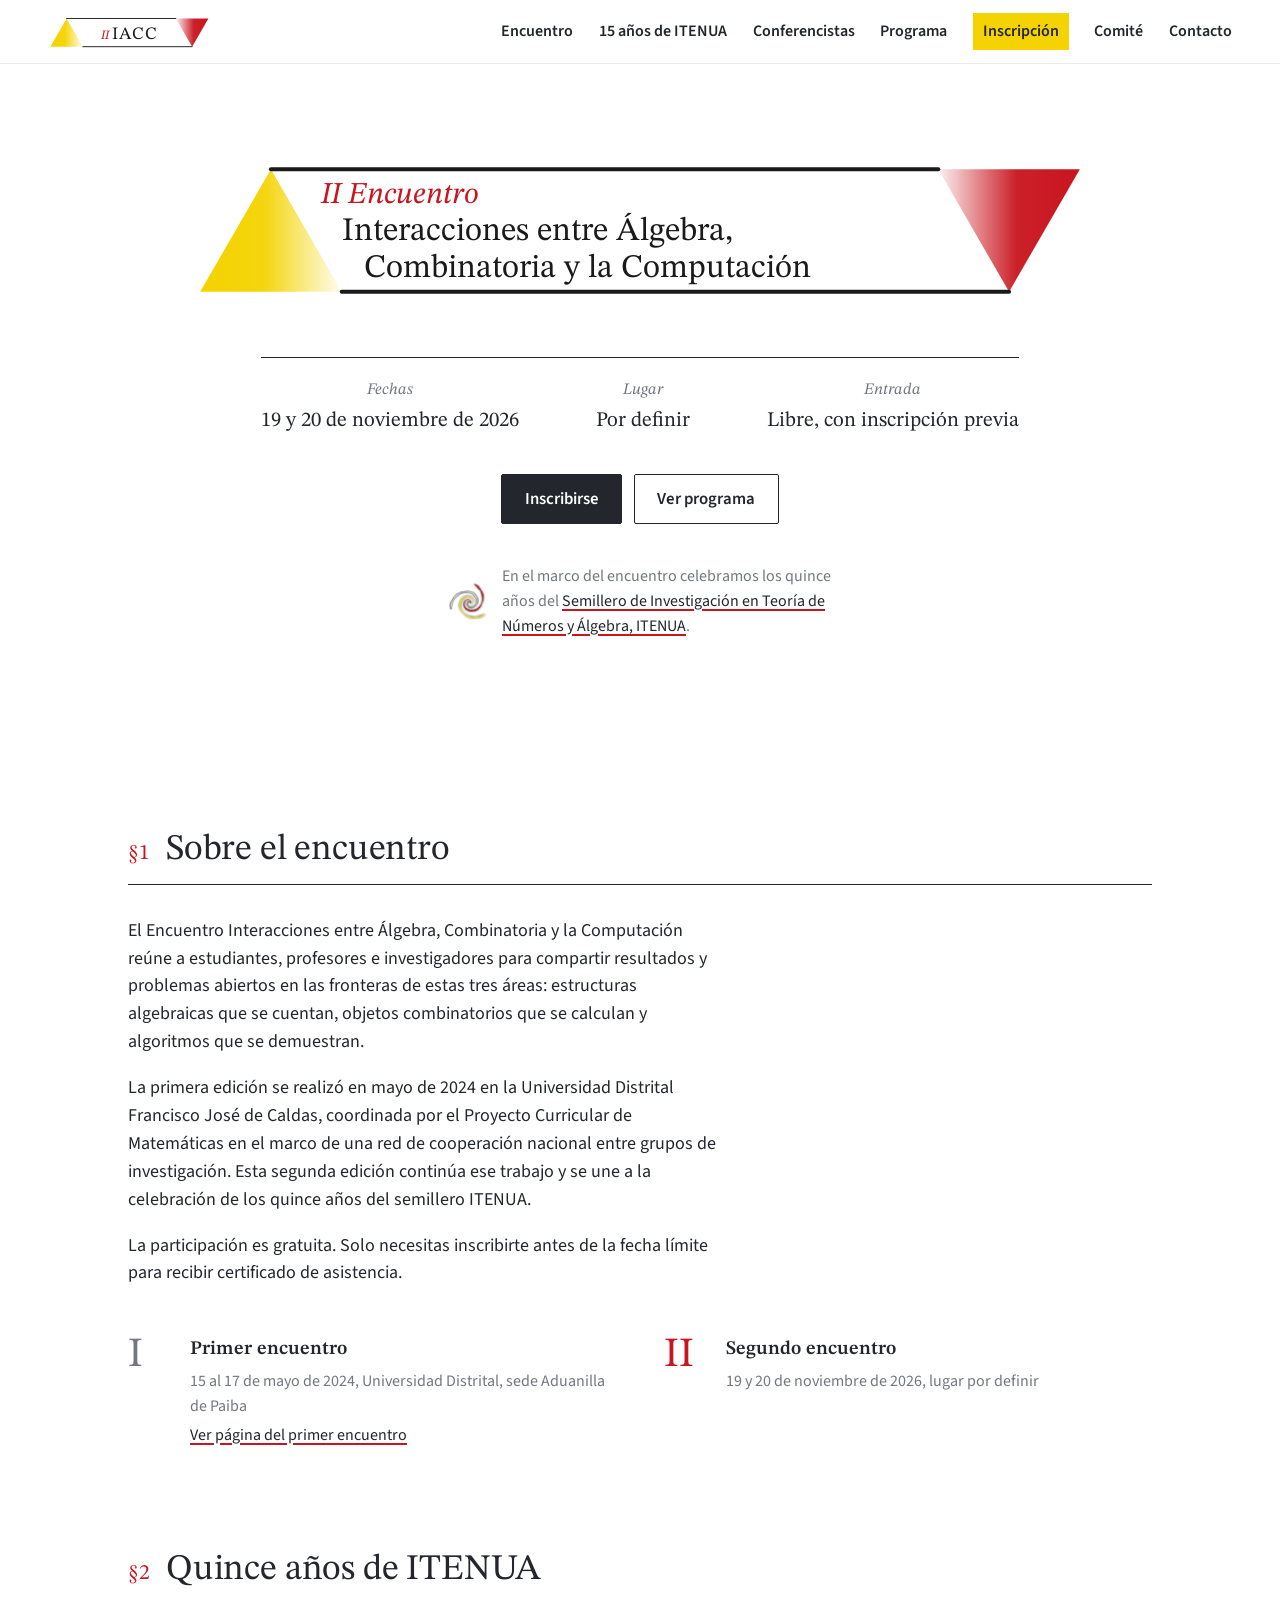
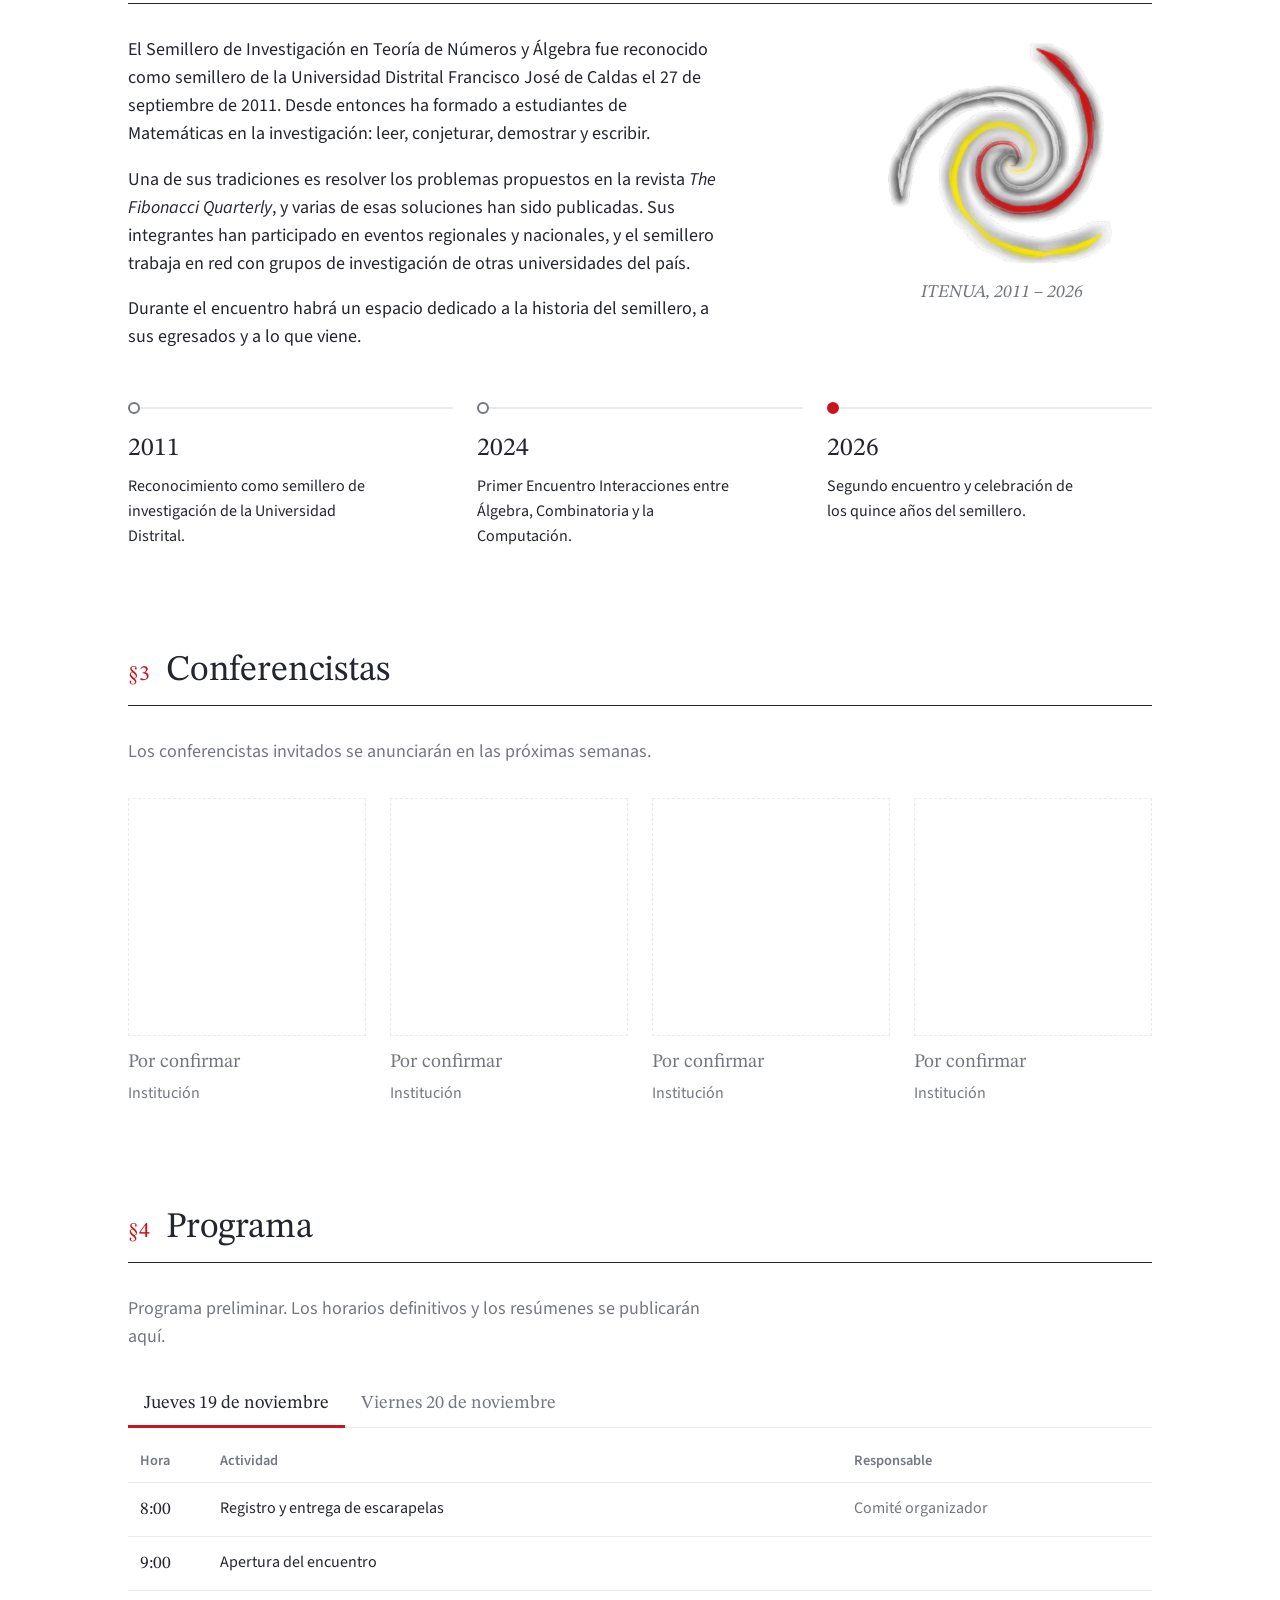
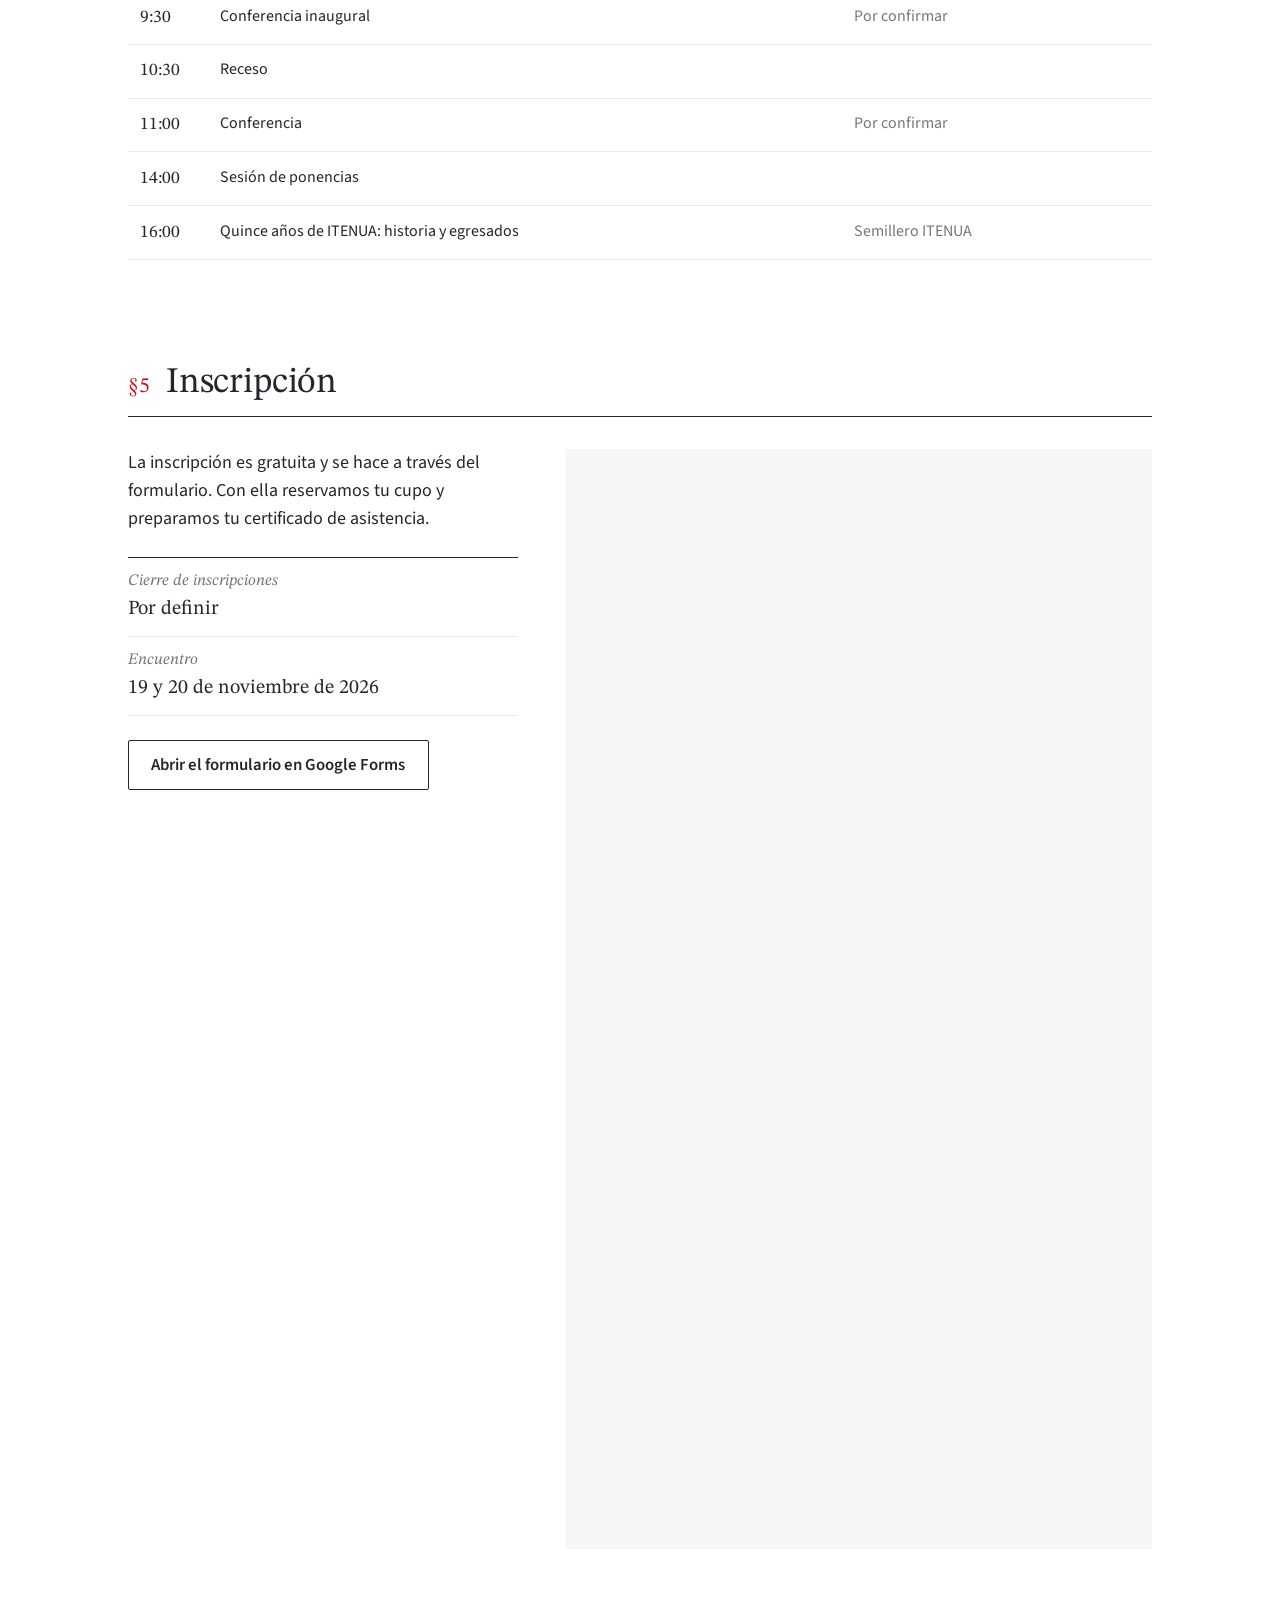
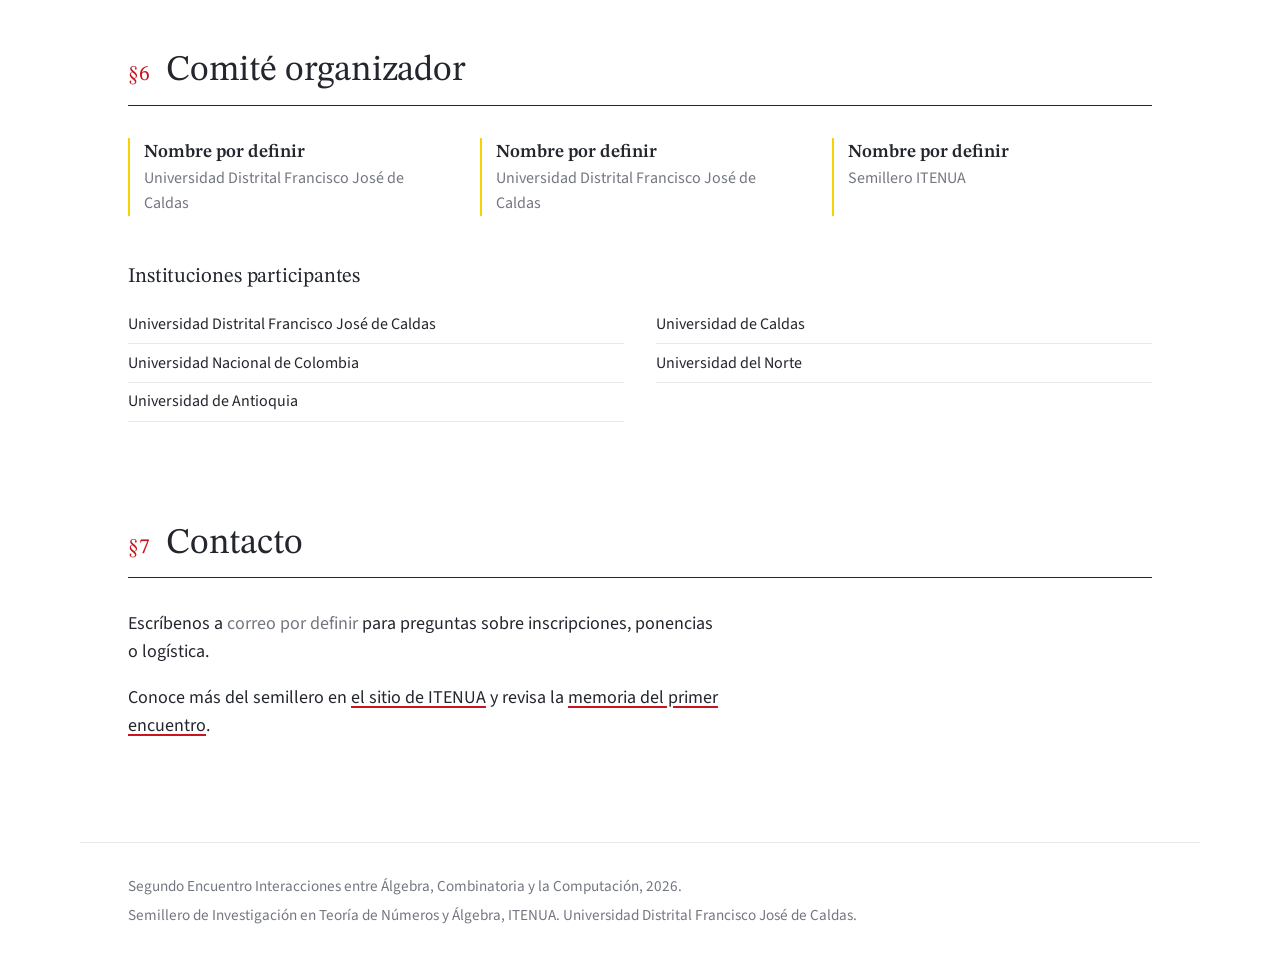
==== index.html @ 9f366d65 "Sitio del II Encuentro Interacciones entre Álgebra, Combinatoria y la Computación Página estática co" ====
<!DOCTYPE html>
<html lang="es">
<head>
  <meta charset="UTF-8">
  <meta name="viewport" content="width=device-width, initial-scale=1">
  <title>II Encuentro Interacciones entre Álgebra, Combinatoria y la Computación · 2026</title>
  <meta name="description" content="Segundo Encuentro Interacciones entre Álgebra, Combinatoria y la Computación. 19 y 20 de noviembre de 2026. Celebración de los 15 años del semillero ITENUA.">
  <link rel="icon" href="assets/favicon.svg" type="image/svg+xml">
  <link rel="preconnect" href="https://fonts.googleapis.com">
  <link rel="preconnect" href="https://fonts.gstatic.com" crossorigin>
  <link href="https://fonts.googleapis.com/css2?family=STIX+Two+Text:ital,wght@0,400;0,600;1,400&family=Source+Sans+3:ital,wght@0,400;0,600;1,400&display=swap" rel="stylesheet">
  <link rel="stylesheet" href="styles.css">
</head>
<body>

<a class="skip" href="#encuentro">Ir al contenido</a>

<header class="topbar">
  <a class="brand" href="#inicio" aria-label="II IACC, inicio">
    <svg class="imagotipo" data-mark="imago" data-mode="color" aria-hidden="true"></svg>
  </a>
  <button class="nav-toggle" aria-expanded="false" aria-controls="nav" aria-label="Abrir menú">
    <span></span><span></span><span></span>
  </button>
  <nav id="nav" class="nav">
    <a href="#encuentro">Encuentro</a>
    <a href="#itenua">15 años de ITENUA</a>
    <a href="#conferencistas">Conferencistas</a>
    <a href="#programa">Programa</a>
    <a href="#inscripcion" class="nav-cta">Inscripción</a>
    <a href="#comite">Comité</a>
    <a href="#contacto">Contacto</a>
  </nav>
</header>

<main>

  <!-- ===================== INICIO ===================== -->
  <section id="inicio" class="hero">
    <h1 class="sr-only">Segundo Encuentro Interacciones entre Álgebra, Combinatoria y la Computación</h1>
    <svg class="isologo" data-mark="isologo" data-mode="color" role="img" aria-label="II Encuentro Interacciones entre Álgebra, Combinatoria y la Computación"></svg>

    <dl class="hero-facts">
      <div>
        <dt>Fechas</dt>
        <dd><time datetime="2026-11-19">19</time> y <time datetime="2026-11-20">20</time> de noviembre de 2026</dd>
      </div>
      <div>
        <dt>Lugar</dt>
        <dd data-site="venue">Por definir</dd>
      </div>
      <div>
        <dt>Entrada</dt>
        <dd>Libre, con inscripción previa</dd>
      </div>
    </dl>
    <div class="hero-actions">
      <a class="btn btn-primary" href="#inscripcion">Inscribirse</a>
      <a class="btn btn-ghost" href="#programa">Ver programa</a>
    </div>
    <p class="hero-note">
      <img src="assets/logo-itenua.png" alt="" width="40" height="38">
      <span>En el marco del encuentro celebramos los quince años del
      <a href="#itenua">Semillero de Investigación en Teoría de Números y Álgebra, ITENUA</a>.</span>
    </p>
  </section>

  <!-- ===================== ENCUENTRO ===================== -->
  <section id="encuentro" class="section">
    <div class="section-head">
      <span class="section-sign">§1</span>
      <h2>Sobre el encuentro</h2>
    </div>
    <div class="prose">
      <p>
        El Encuentro Interacciones entre Álgebra, Combinatoria y la Computación reúne a
        estudiantes, profesores e investigadores para compartir resultados y problemas
        abiertos en las fronteras de estas tres áreas: estructuras algebraicas que se
        cuentan, objetos combinatorios que se calculan y algoritmos que se demuestran.
      </p>
      <p>
        La primera edición se realizó en mayo de 2024 en la Universidad Distrital
        Francisco José de Caldas, coordinada por el Proyecto Curricular de Matemáticas
        en el marco de una red de cooperación nacional entre grupos de investigación.
        Esta segunda edición continúa ese trabajo y se une a la celebración de los
        quince años del semillero ITENUA.
      </p>
      <p>
        La participación es gratuita. Solo necesitas inscribirte antes de la fecha
        límite para recibir certificado de asistencia.
      </p>
    </div>

    <ul class="editions">
      <li>
        <span class="edition-num">I</span>
        <div>
          <strong>Primer encuentro</strong>
          <span>15 al 17 de mayo de 2024, Universidad Distrital, sede Aduanilla de Paiba</span>
          <a data-site="firstMeetingUrl" href="#">Ver página del primer encuentro</a>
        </div>
      </li>
      <li class="current">
        <span class="edition-num">II</span>
        <div>
          <strong>Segundo encuentro</strong>
          <span>19 y 20 de noviembre de 2026, <span data-site="venueShort">lugar por definir</span></span>
        </div>
      </li>
    </ul>
  </section>

  <!-- ===================== ITENUA ===================== -->
  <section id="itenua" class="section section-itenua">
    <div class="section-head">
      <span class="section-sign">§2</span>
      <h2>Quince años de ITENUA</h2>
    </div>

    <div class="itenua-grid">
      <div class="prose">
        <p>
          El Semillero de Investigación en Teoría de Números y Álgebra fue reconocido
          como semillero de la Universidad Distrital Francisco José de Caldas el 27 de
          septiembre de 2011. Desde entonces ha formado a estudiantes de Matemáticas en
          la investigación: leer, conjeturar, demostrar y escribir.
        </p>
        <p>
          Una de sus tradiciones es resolver los problemas propuestos en la revista
          <em>The Fibonacci Quarterly</em>, y varias de esas soluciones han sido
          publicadas. Sus integrantes han participado en eventos regionales y
          nacionales, y el semillero trabaja en red con grupos de investigación de
          otras universidades del país.
        </p>
        <p>
          Durante el encuentro habrá un espacio dedicado a la historia del semillero,
          a sus egresados y a lo que viene.
        </p>
      </div>

      <div class="itenua-logo">
        <img src="assets/logo-itenua.png" alt="Logo de ITENUA: una espiral en gris, rojo y amarillo" width="380" height="366">
        <span>ITENUA, 2011 – 2026</span>
      </div>
    </div>

    <!-- Línea de tiempo: agrega o edita hitos aquí -->
    <ol class="timeline">
      <li>
        <time>2011</time>
        <p>Reconocimiento como semillero de investigación de la Universidad Distrital.</p>
      </li>
      <li>
        <time>2024</time>
        <p>Primer Encuentro Interacciones entre Álgebra, Combinatoria y la Computación.</p>
      </li>
      <li class="current">
        <time>2026</time>
        <p>Segundo encuentro y celebración de los quince años del semillero.</p>
      </li>
    </ol>
  </section>

  <!-- ===================== CONFERENCISTAS ===================== -->
  <section id="conferencistas" class="section">
    <div class="section-head">
      <span class="section-sign">§3</span>
      <h2>Conferencistas</h2>
    </div>
    <p class="section-lead">
      Los conferencistas invitados se anunciarán en las próximas semanas.
    </p>

    <!--
      Para agregar un conferencista, copia un <li> y cambia la foto, el nombre,
      la institución y el título de la charla. Fotos recomendadas: cuadradas,
      mínimo 400 × 400 px, en assets/conferencistas/.
    -->
    <ul class="speakers">
      <li class="speaker pending">
        <div class="speaker-photo" aria-hidden="true"></div>
        <strong>Por confirmar</strong>
        <span>Institución</span>
      </li>
      <li class="speaker pending">
        <div class="speaker-photo" aria-hidden="true"></div>
        <strong>Por confirmar</strong>
        <span>Institución</span>
      </li>
      <li class="speaker pending">
        <div class="speaker-photo" aria-hidden="true"></div>
        <strong>Por confirmar</strong>
        <span>Institución</span>
      </li>
      <li class="speaker pending">
        <div class="speaker-photo" aria-hidden="true"></div>
        <strong>Por confirmar</strong>
        <span>Institución</span>
      </li>
    </ul>
  </section>

  <!-- ===================== PROGRAMA ===================== -->
  <section id="programa" class="section">
    <div class="section-head">
      <span class="section-sign">§4</span>
      <h2>Programa</h2>
    </div>
    <p class="section-lead">
      Programa preliminar. Los horarios definitivos y los resúmenes se publicarán aquí.
    </p>

    <div class="days" data-tabs>
      <div class="day-tabs" role="tablist" aria-label="Días del encuentro">
        <button role="tab" aria-selected="true" aria-controls="dia-1" id="tab-1">Jueves 19 de noviembre</button>
        <button role="tab" aria-selected="false" aria-controls="dia-2" id="tab-2" tabindex="-1">Viernes 20 de noviembre</button>
      </div>

      <!-- Edita las filas de cada tabla. Una fila = una actividad. -->
      <div id="dia-1" role="tabpanel" aria-labelledby="tab-1">
        <table class="schedule">
          <thead><tr><th>Hora</th><th>Actividad</th><th>Responsable</th></tr></thead>
          <tbody>
            <tr><td>8:00</td><td>Registro y entrega de escarapelas</td><td>Comité organizador</td></tr>
            <tr><td>9:00</td><td>Apertura del encuentro</td><td></td></tr>
            <tr><td>9:30</td><td>Conferencia inaugural</td><td>Por confirmar</td></tr>
            <tr><td>10:30</td><td>Receso</td><td></td></tr>
            <tr><td>11:00</td><td>Conferencia</td><td>Por confirmar</td></tr>
            <tr><td>14:00</td><td>Sesión de ponencias</td><td></td></tr>
            <tr><td>16:00</td><td>Quince años de ITENUA: historia y egresados</td><td>Semillero ITENUA</td></tr>
          </tbody>
        </table>
      </div>

      <div id="dia-2" role="tabpanel" aria-labelledby="tab-2" hidden>
        <table class="schedule">
          <thead><tr><th>Hora</th><th>Actividad</th><th>Responsable</th></tr></thead>
          <tbody>
            <tr><td>9:00</td><td>Conferencia</td><td>Por confirmar</td></tr>
            <tr><td>10:00</td><td>Conferencia</td><td>Por confirmar</td></tr>
            <tr><td>11:00</td><td>Receso</td><td></td></tr>
            <tr><td>11:30</td><td>Sesión de ponencias</td><td></td></tr>
            <tr><td>14:00</td><td>Conferencia de clausura</td><td>Por confirmar</td></tr>
            <tr><td>15:30</td><td>Clausura y entrega de certificados</td><td>Comité organizador</td></tr>
          </tbody>
        </table>
      </div>
    </div>

    <!-- Cuando tengas los PDF, descomenta y ajusta las rutas -->
    <!--
    <ul class="downloads">
      <li><a href="assets/programa-2026.pdf">Programa completo (PDF)</a></li>
      <li><a href="assets/resumenes-2026.pdf">Libro de resúmenes (PDF)</a></li>
    </ul>
    -->
  </section>

  <!-- ===================== INSCRIPCIÓN ===================== -->
  <section id="inscripcion" class="section section-form">
    <div class="section-head">
      <span class="section-sign">§5</span>
      <h2>Inscripción</h2>
    </div>

    <div class="form-grid">
      <div class="prose form-intro">
        <p>
          La inscripción es gratuita y se hace a través del formulario. Con ella
          reservamos tu cupo y preparamos tu certificado de asistencia.
        </p>
        <dl class="dates">
          <div>
            <dt>Cierre de inscripciones</dt>
            <dd data-site="registrationDeadline">Por definir</dd>
          </div>
          <div>
            <dt>Encuentro</dt>
            <dd>19 y 20 de noviembre de 2026</dd>
          </div>
        </dl>
        <p>
          <a class="btn btn-ghost" data-site="formLinkUrl" href="#" target="_blank" rel="noopener">Abrir el formulario en Google Forms</a>
        </p>
      </div>

      <div class="form-embed" id="form-embed">
        <!-- El formulario se inserta aquí desde config.js -->
        <div class="form-placeholder">
          <p>El formulario de inscripción se habilitará próximamente.</p>
        </div>
      </div>
    </div>
  </section>

  <!-- ===================== COMITÉ ===================== -->
  <section id="comite" class="section">
    <div class="section-head">
      <span class="section-sign">§6</span>
      <h2>Comité organizador</h2>
    </div>

    <!-- Agrega o edita integrantes del comité aquí -->
    <ul class="committee">
      <li><strong>Nombre por definir</strong><span>Universidad Distrital Francisco José de Caldas</span></li>
      <li><strong>Nombre por definir</strong><span>Universidad Distrital Francisco José de Caldas</span></li>
      <li><strong>Nombre por definir</strong><span>Semillero ITENUA</span></li>
    </ul>

    <h3>Instituciones participantes</h3>
    <ul class="institutions">
      <li>Universidad Distrital Francisco José de Caldas</li>
      <li>Universidad Nacional de Colombia</li>
      <li>Universidad de Antioquia</li>
      <li>Universidad de Caldas</li>
      <li>Universidad del Norte</li>
    </ul>
  </section>

  <!-- ===================== CONTACTO ===================== -->
  <section id="contacto" class="section">
    <div class="section-head">
      <span class="section-sign">§7</span>
      <h2>Contacto</h2>
    </div>
    <div class="prose">
      <p>
        Escríbenos a <a data-site="contactEmail" href="#">correo por definir</a>
        para preguntas sobre inscripciones, ponencias o logística.
      </p>
      <p>
        Conoce más del semillero en <a data-site="itenuaUrl" href="#" target="_blank" rel="noopener">el sitio de ITENUA</a>
        y revisa la <a data-site="firstMeetingUrl" href="#" target="_blank" rel="noopener">memoria del primer encuentro</a>.
      </p>
    </div>
  </section>

</main>

<footer class="footer">
  <p>Segundo Encuentro Interacciones entre Álgebra, Combinatoria y la Computación, 2026.</p>
  <p>Semillero de Investigación en Teoría de Números y Álgebra, ITENUA. Universidad Distrital Francisco José de Caldas.</p>
</footer>

<script src="config.js"></script>
<script src="marca.js"></script>
<script src="script.js"></script>
</body>
</html>
---- styles.css ----
/* ============================================================
   II Encuentro IACC · 2026
   Tokens
   ============================================================ */
:root {
  --paper: #ffffff;
  --ink: #23262d;
  --slate: #73777f;
  --mist: #e9eaed;
  --haze: #f6f6f7;
  --rojo: #c9151e;
  --amarillo: #f4d300;

  --serif: "STIX Two Text", "Times New Roman", Times, serif;
  --sans: "Source Sans 3", "Segoe UI", Helvetica, Arial, sans-serif;

  --measure: 66ch;
  --container: 1120px;
  --gutter: clamp(16px, 4vw, 48px);
  --topbar-h: 64px;
}

*, *::before, *::after { box-sizing: border-box; }

html { scroll-behavior: smooth; scroll-padding-top: calc(var(--topbar-h) + 16px); }

body {
  margin: 0;
  background: var(--paper);
  color: var(--ink);
  font-family: var(--sans);
  font-size: 1.125rem;
  line-height: 1.55;
  -webkit-font-smoothing: antialiased;
}

img { max-width: 100%; height: auto; display: block; }

a { color: inherit; text-decoration-color: var(--rojo); text-decoration-thickness: 1.5px; text-underline-offset: 3px; }
a:hover { color: var(--rojo); }

:focus-visible { outline: 3px solid var(--amarillo); outline-offset: 2px; }

h1, h2, h3 {
  font-family: var(--serif);
  font-weight: 400;
  margin: 0;
  letter-spacing: -0.005em;
}
h1 { font-size: clamp(2.1rem, 4.6vw, 3.5rem); line-height: 1.08; text-wrap: balance; }
h2 { font-size: clamp(1.7rem, 3vw, 2.25rem); line-height: 1.15; }
h3 { font-size: 1.3rem; line-height: 1.25; margin-top: 3rem; margin-bottom: 1rem; }

p { margin: 0 0 1em; }
.prose { max-width: var(--measure); }
.prose p:last-child { margin-bottom: 0; }

.math { font-family: var(--serif); font-style: italic; }

.skip {
  position: absolute; left: 8px; top: -60px;
  background: var(--ink); color: var(--paper); padding: 8px 12px; z-index: 100;
}
.skip:focus { top: 8px; }

/* ============================================================
   Barra superior
   ============================================================ */
.topbar {
  position: sticky; top: 0; z-index: 50;
  height: var(--topbar-h);
  display: flex; align-items: center; justify-content: space-between; gap: 24px;
  padding: 0 var(--gutter);
  background: var(--paper);
  border-bottom: 1px solid var(--mist);
}

.brand { display: block; text-decoration: none; }
.imagotipo { height: 34px; width: auto; display: block; }

.nav { display: flex; gap: clamp(14px, 2vw, 28px); align-items: center; }
.nav a { font-weight: 600; font-size: 1rem; text-decoration: none; padding: 6px 0; }
.nav a:hover { color: var(--rojo); }
.nav-cta {
  background: var(--amarillo);
  padding: 6px 10px !important;
}
.nav-cta:hover { color: var(--ink) !important; background: #ffe100; }

.nav-toggle {
  display: none;
  width: 44px; height: 44px; padding: 10px;
  background: none; border: 0; cursor: pointer;
  flex-direction: column; justify-content: space-between;
}
.nav-toggle span { display: block; height: 2px; background: var(--ink); }

/* ============================================================
   Hero
   ============================================================ */
.hero {
  max-width: var(--container);
  margin: 0 auto;
  padding: clamp(40px, 7vw, 96px) var(--gutter) clamp(48px, 7vw, 96px);
  display: flex;
  flex-direction: column;
  align-items: center;
  text-align: center;
}

.sr-only {
  position: absolute; width: 1px; height: 1px; overflow: hidden;
  clip: rect(0 0 0 0); white-space: nowrap;
}

.isologo {
  width: 100%;
  max-width: 900px;
  height: auto;
  display: block;
  opacity: 0;
  animation: marca-in 1.1s ease-out 0.1s forwards;
}
@keyframes marca-in { to { opacity: 1; } }

.hero-facts {
  margin: clamp(2rem, 5vw, 3.5rem) 0 0;
  padding: 1.25rem 0 0;
  border-top: 1px solid var(--ink);
  display: flex; flex-wrap: wrap; justify-content: center;
  gap: 1rem clamp(2rem, 6vw, 5rem);
}
.hero-facts > div { display: flex; flex-direction: column; gap: 2px; }
.hero-facts dt { font-family: var(--serif); font-style: italic; color: var(--slate); font-size: 1rem; }
.hero-facts dd { margin: 0; font-family: var(--serif); font-size: 1.3rem; }

.hero-actions { display: flex; flex-wrap: wrap; justify-content: center; gap: 12px; margin-top: 2.25rem; }

.hero-note {
  margin: 2.5rem 0 0;
  max-width: 48ch;
  color: var(--slate);
  font-size: 1rem;
  display: flex; align-items: center; gap: 14px; text-align: left;
}
.hero-note img { flex: none; width: 40px; height: auto; }
.hero-note a { color: var(--ink); }

/* ============================================================
   Botones
   ============================================================ */
.btn {
  display: inline-block;
  font-family: var(--sans); font-weight: 600; font-size: 1.05rem;
  padding: 0.7rem 1.4rem;
  border: 1.5px solid var(--ink);
  border-radius: 2px;
  text-decoration: none;
  transition: background-color 0.15s, color 0.15s;
}
.btn-primary { background: var(--ink); color: var(--paper); }
.btn-primary:hover { background: var(--rojo); border-color: var(--rojo); color: var(--paper); }
.btn-ghost { background: transparent; color: var(--ink); }
.btn-ghost:hover { background: var(--haze); color: var(--ink); }

/* ============================================================
   Secciones
   ============================================================ */
.section {
  max-width: var(--container);
  margin: 0 auto;
  padding: clamp(56px, 8vw, 112px) var(--gutter) 0;
}
.section:last-of-type { padding-bottom: clamp(56px, 8vw, 112px); }

.section-head {
  display: flex; align-items: baseline; gap: 16px;
  margin-bottom: 2rem;
  padding-bottom: 0.75rem;
  border-bottom: 1px solid var(--ink);
}
.section-sign {
  font-family: var(--serif);
  font-size: 1.35rem;
  color: var(--rojo);
}
.section-lead { max-width: var(--measure); color: var(--slate); margin-bottom: 2rem; }

/* Ediciones */
.editions {
  list-style: none; padding: 0; margin: 3rem 0 0;
  display: grid; grid-template-columns: repeat(auto-fit, minmax(280px, 1fr)); gap: 24px 48px;
}
.editions li { display: flex; gap: 20px; align-items: flex-start; }
.edition-num {
  font-family: var(--serif); font-size: 2.6rem; line-height: 1;
  color: var(--slate); min-width: 2ch;
}
.editions .current .edition-num { color: var(--rojo); }
.editions div { display: flex; flex-direction: column; gap: 4px; font-size: 1rem; }
.editions strong { font-family: var(--serif); font-size: 1.2rem; font-weight: 600; }
.editions span { color: var(--slate); }

/* ITENUA */
.itenua-grid {
  display: grid; grid-template-columns: minmax(0, 1fr) 300px; gap: 48px; align-items: start;
}
.itenua-logo { display: flex; flex-direction: column; align-items: center; gap: 12px; }
.itenua-logo img { width: 240px; height: auto; }
.itenua-logo span { font-family: var(--serif); font-style: italic; color: var(--slate); }

.timeline {
  list-style: none; padding: 0; margin: 3.5rem 0 0;
  display: grid; grid-template-columns: repeat(auto-fit, minmax(220px, 1fr)); gap: 24px;
}
.timeline li { position: relative; padding-top: 20px; border-top: 2px solid var(--mist); }
.timeline li::before {
  content: ""; position: absolute; top: -7px; left: 0;
  width: 12px; height: 12px; border-radius: 50%;
  background: var(--paper); border: 2px solid var(--slate);
}
.timeline .current::before { background: var(--rojo); border-color: var(--rojo); }
.timeline time { font-family: var(--serif); font-size: 1.6rem; display: block; margin-bottom: 0.35rem; }
.timeline p { font-size: 1rem; margin: 0; max-width: 32ch; }

/* Conferencistas */
.speakers {
  list-style: none; padding: 0; margin: 0;
  display: grid; grid-template-columns: repeat(auto-fill, minmax(190px, 1fr)); gap: 32px 24px;
}
.speaker { display: flex; flex-direction: column; gap: 4px; font-size: 1rem; }
.speaker-photo, .speaker img { aspect-ratio: 1; width: 100%; object-fit: cover; margin-bottom: 8px; background: var(--haze); }
.speaker strong { font-family: var(--serif); font-weight: 600; font-size: 1.2rem; }
.speaker span { color: var(--slate); }
.speaker.pending .speaker-photo { border: 1.5px dashed var(--mist); background: transparent; }
.speaker.pending strong, .speaker.pending span { color: var(--slate); font-weight: 400; }

/* Programa */
.day-tabs { display: flex; gap: 0; border-bottom: 1px solid var(--mist); margin-bottom: 0.5rem; }
.day-tabs button {
  font-family: var(--serif); font-size: 1.15rem;
  background: none; border: 0; border-bottom: 3px solid transparent;
  margin-bottom: -1px;
  padding: 0.6rem 1rem; cursor: pointer; color: var(--slate);
}
.day-tabs button[aria-selected="true"] { color: var(--ink); border-bottom-color: var(--rojo); }
.day-tabs button:hover { color: var(--ink); }

.schedule { width: 100%; border-collapse: collapse; font-size: 1rem; }
.schedule th {
  text-align: left; font-weight: 600; color: var(--slate); font-size: 0.9rem;
  padding: 0.9rem 0.75rem 0.6rem; border-bottom: 1px solid var(--mist);
}
.schedule td { padding: 0.8rem 0.75rem; border-bottom: 1px solid var(--mist); vertical-align: top; }
.schedule td:first-child { font-family: var(--serif); font-size: 1.1rem; white-space: nowrap; width: 5rem; }
.schedule td:last-child { color: var(--slate); }

.downloads { list-style: none; padding: 0; margin: 2rem 0 0; display: flex; flex-wrap: wrap; gap: 24px; }

/* Inscripción */
.form-grid {
  display: grid; grid-template-columns: minmax(0, 1fr) minmax(0, 1.5fr); gap: 48px; align-items: start;
}
.dates { margin: 1.5rem 0; border-top: 1px solid var(--ink); }
.dates > div { padding: 0.7rem 0; border-bottom: 1px solid var(--mist); }
.dates dt { font-family: var(--serif); font-style: italic; color: var(--slate); font-size: 1rem; }
.dates dd { margin: 0; font-family: var(--serif); font-size: 1.25rem; }

.form-embed iframe { width: 100%; min-height: 1100px; border: 0; display: block; background: var(--haze); }
.form-placeholder {
  border: 1.5px dashed var(--mist);
  padding: 48px 24px; text-align: center; color: var(--slate);
}
.form-placeholder p { margin: 0; }

/* Comité */
.committee {
  list-style: none; padding: 0; margin: 0;
  display: grid; grid-template-columns: repeat(auto-fill, minmax(240px, 1fr)); gap: 20px 32px;
}
.committee li { display: flex; flex-direction: column; font-size: 1rem; padding-left: 14px; border-left: 2px solid var(--amarillo); }
.committee strong { font-family: var(--serif); font-weight: 600; font-size: 1.15rem; }
.committee span { color: var(--slate); }

.institutions {
  list-style: none; padding: 0; margin: 0;
  columns: 2; column-gap: 32px; font-size: 1rem;
}
.institutions li { break-inside: avoid; padding: 0.4rem 0; border-bottom: 1px solid var(--mist); }

/* Footer */
.footer {
  border-top: 1px solid var(--mist);
  padding: 32px var(--gutter) 40px;
  max-width: var(--container); margin: 0 auto;
  color: var(--slate); font-size: 0.95rem;
}
.footer p { margin: 0 0 0.35rem; }

/* ============================================================
   Responsive
   ============================================================ */
@media (max-width: 900px) {
  .itenua-grid { grid-template-columns: 1fr; }
  .itenua-logo { order: -1; align-items: flex-start; }
  .form-grid { grid-template-columns: 1fr; }

  .nav-toggle { display: flex; }
  .nav {
    position: absolute; top: var(--topbar-h); left: 0; right: 0;
    flex-direction: column; align-items: stretch; gap: 0;
    background: var(--paper); border-bottom: 1px solid var(--mist);
    padding: 8px var(--gutter) 16px;
    display: none;
  }
  .nav.open { display: flex; }
  .nav a { padding: 12px 0; border-bottom: 1px solid var(--mist); }
  .nav-cta { padding: 12px 10px !important; margin-top: 8px; border-bottom: 0 !important; }
}

@media (max-width: 560px) {
  body { font-size: 1.05rem; }
  .hero-facts > div { grid-template-columns: 1fr; gap: 2px; }
  .institutions { columns: 1; }
  .schedule th:last-child, .schedule td:last-child { display: none; }
  .day-tabs button { font-size: 1rem; padding: 0.6rem 0.6rem; }
}

@media (prefers-reduced-motion: reduce) {
  html { scroll-behavior: auto; }
  .isologo { opacity: 1; animation: none; }
  .btn { transition: none; }
}

/* Enlaces sin destino todavía (se rellenan desde config.js) */
a.is-disabled { color: var(--slate); text-decoration-style: dotted; pointer-events: none; }
.btn.is-disabled { border-color: var(--mist); color: var(--slate); }
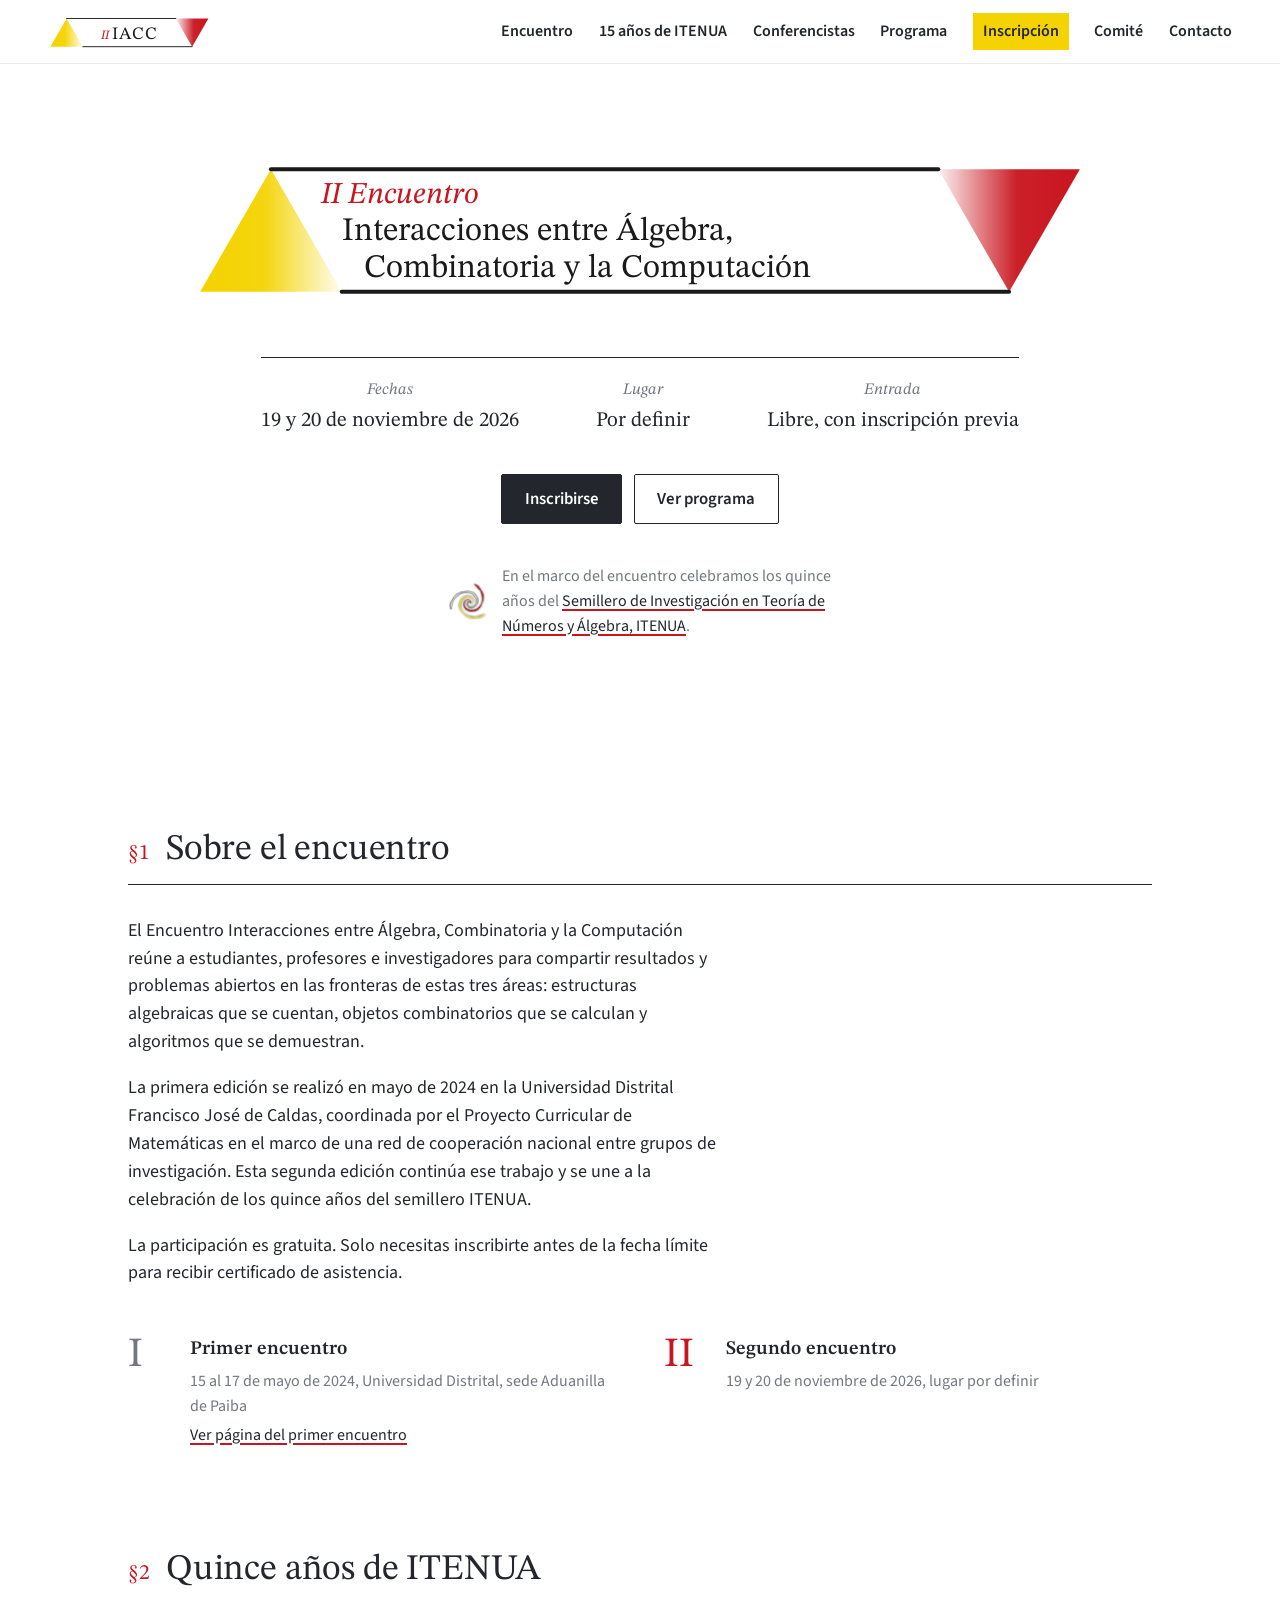
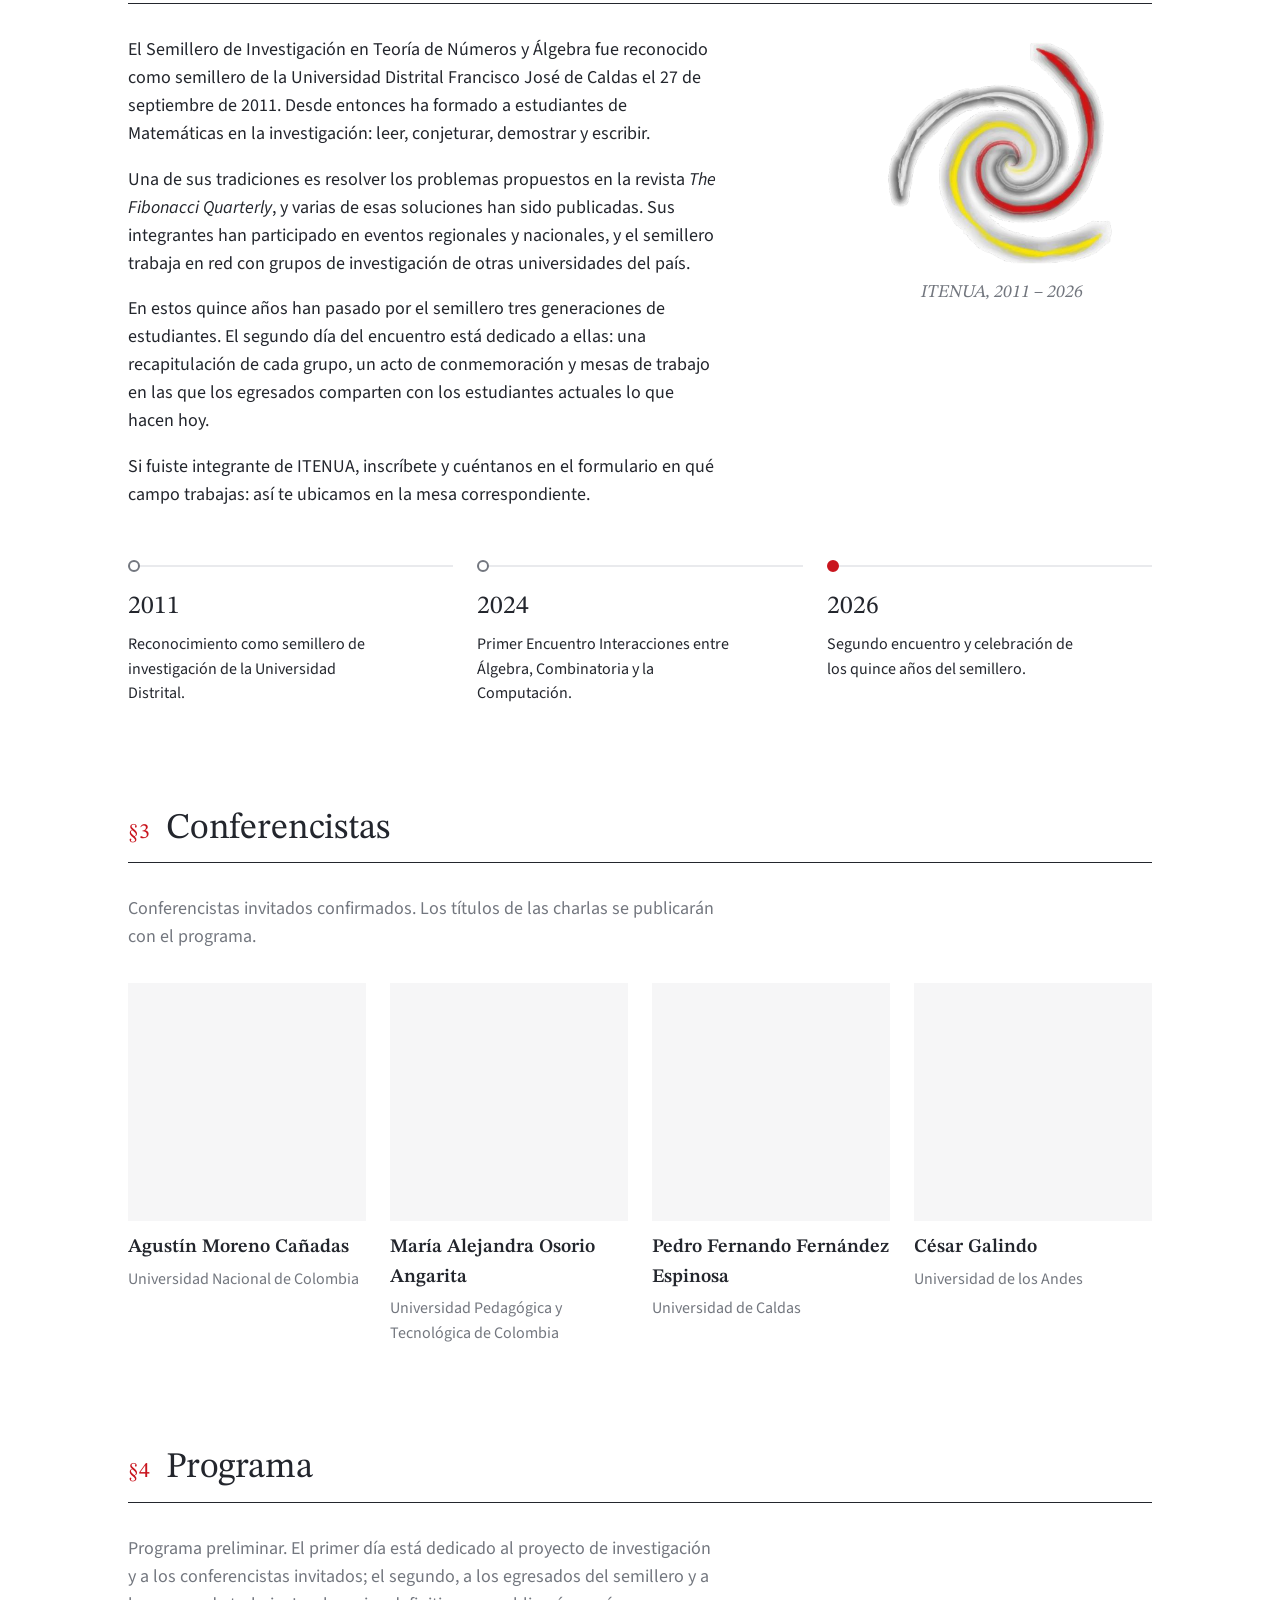
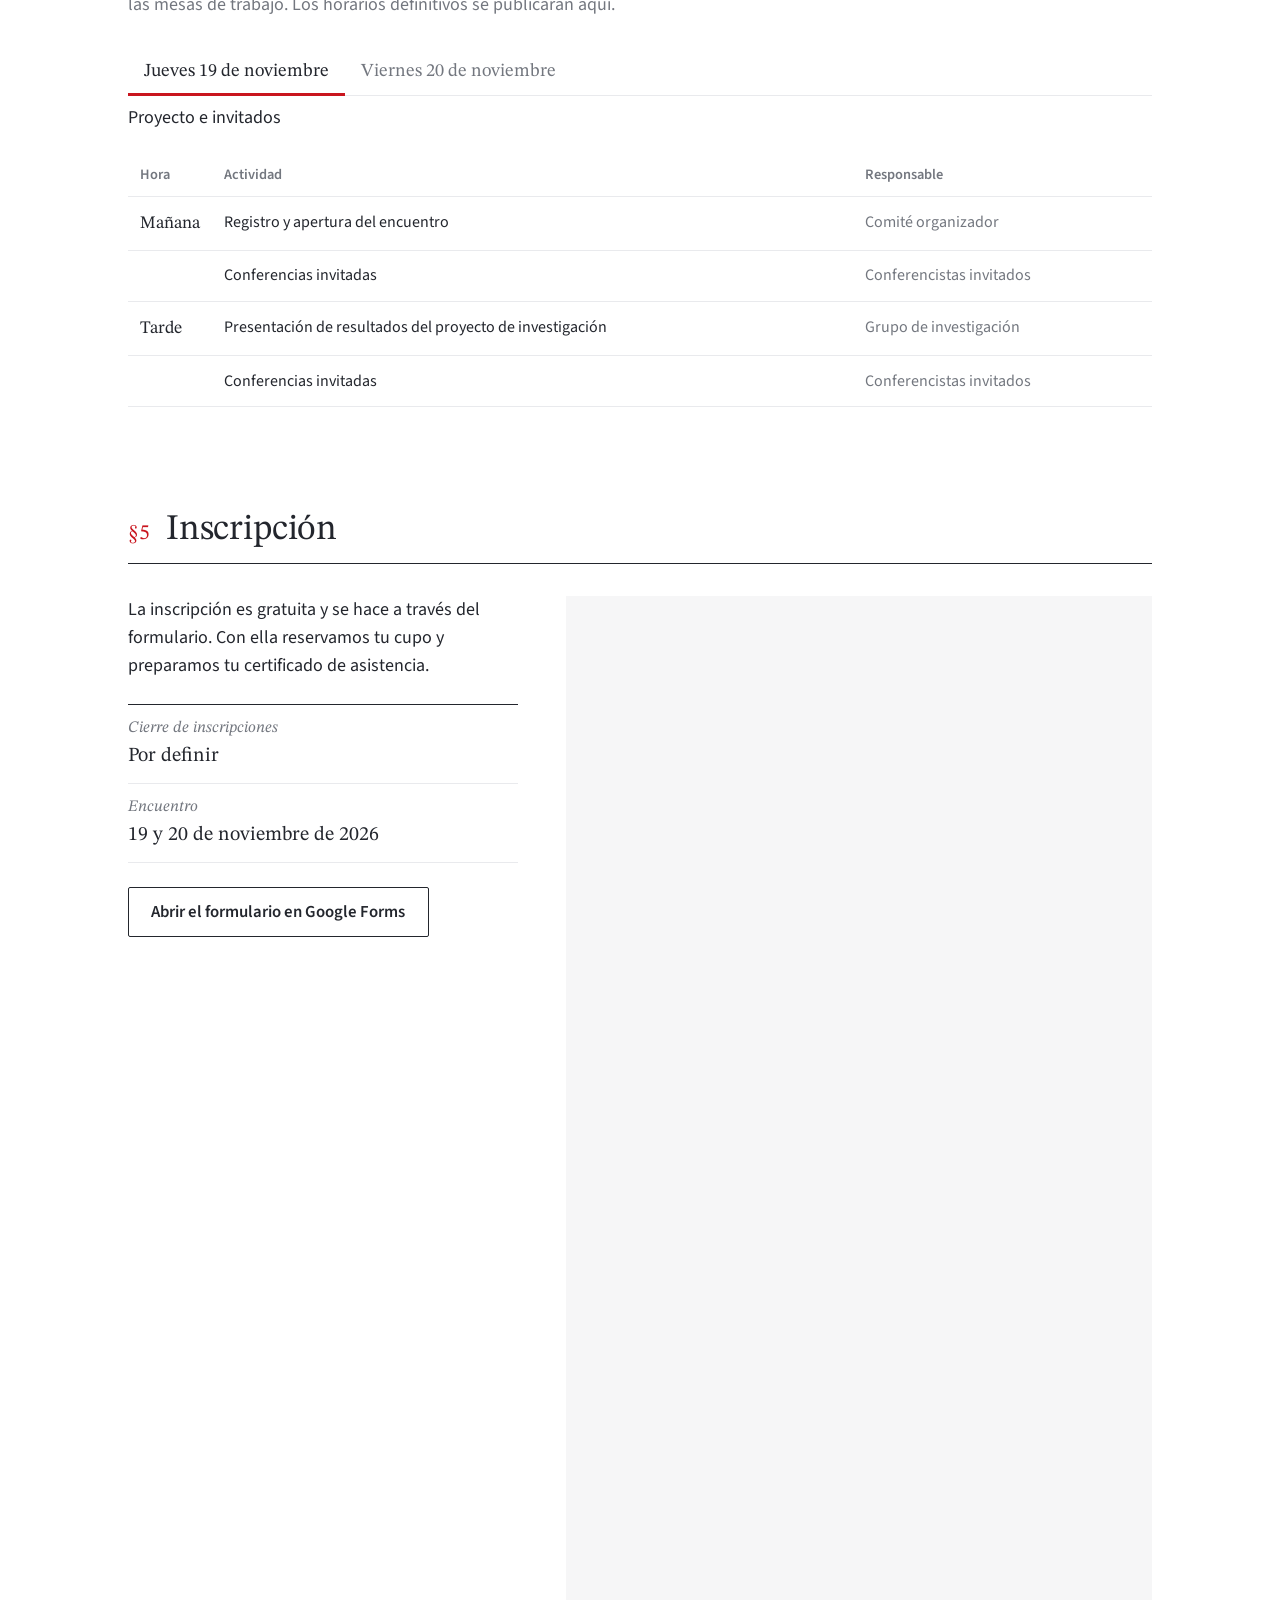
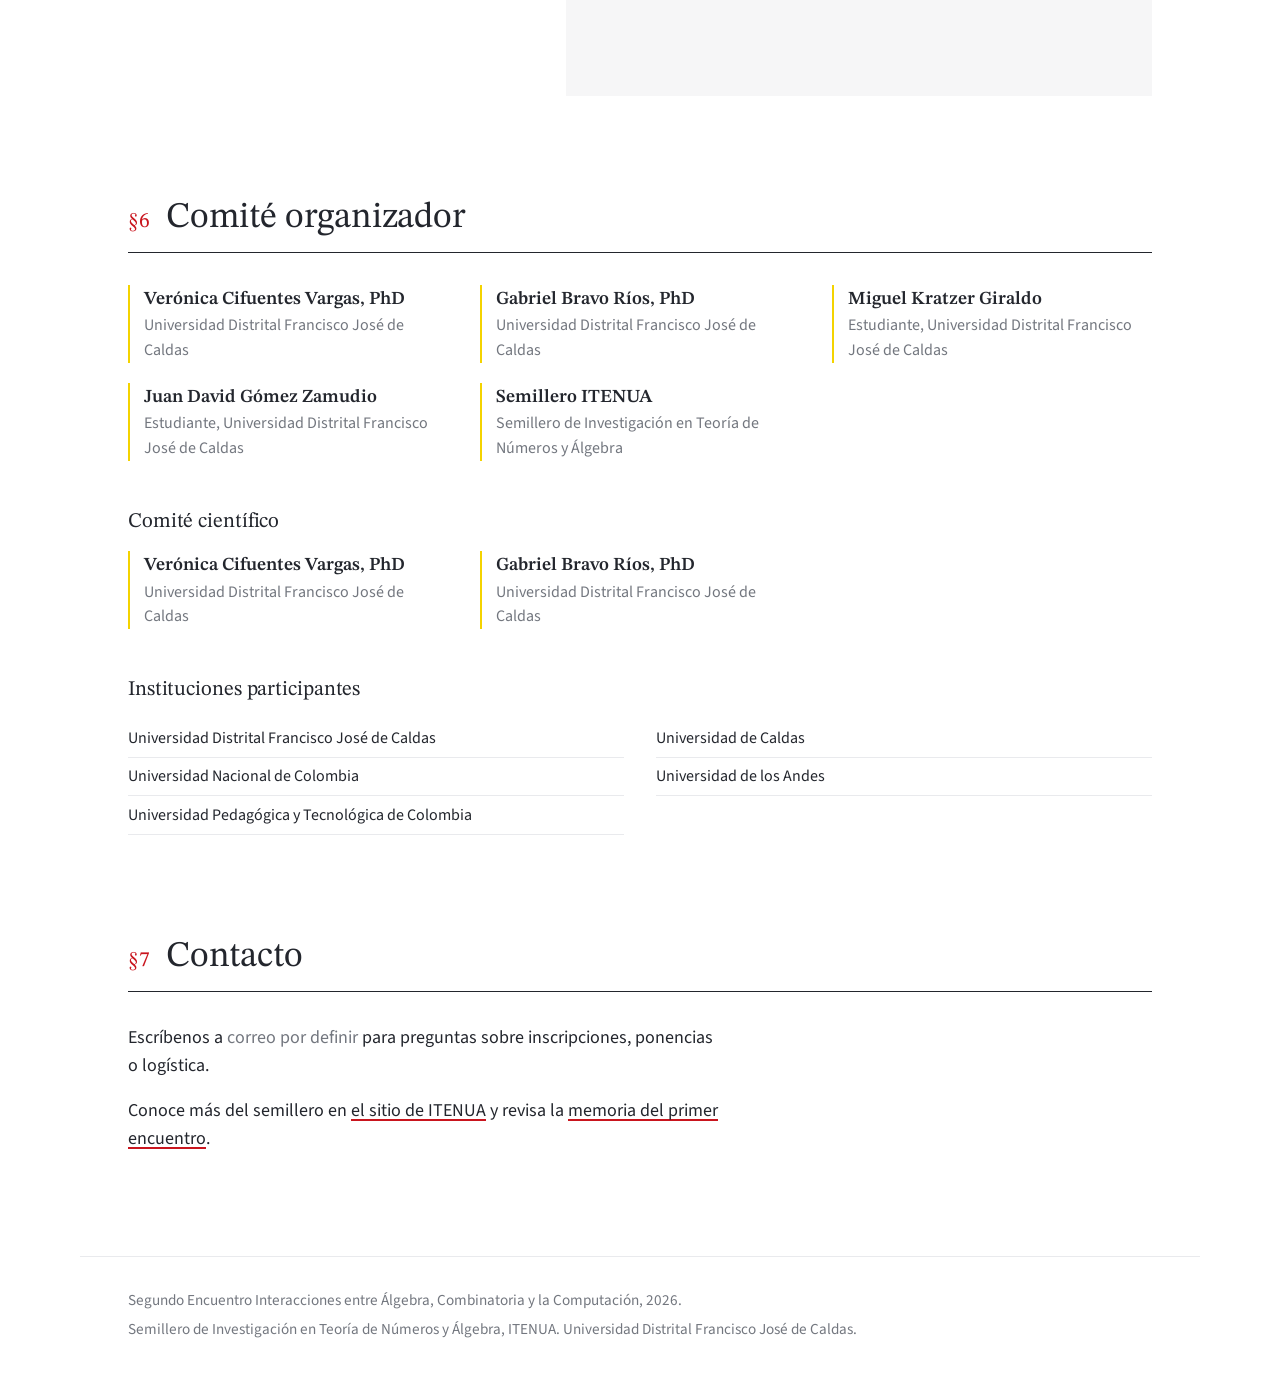
==== commit f90bc847: "Comité, comité científico, conferencistas confirmados, programa por días y mesas de trabajo Añade el" ====
--- a/index.html
+++ b/index.html
@@ -133,8 +133,14 @@
           otras universidades del país.
         </p>
         <p>
-          Durante el encuentro habrá un espacio dedicado a la historia del semillero,
-          a sus egresados y a lo que viene.
+          En estos quince años han pasado por el semillero tres generaciones de estudiantes.
+          El segundo día del encuentro está dedicado a ellas: una recapitulación de cada grupo,
+          un acto de conmemoración y mesas de trabajo en las que los egresados comparten con
+          los estudiantes actuales lo que hacen hoy.
+        </p>
+        <p>
+          Si fuiste integrante de ITENUA, inscríbete y cuéntanos en el formulario en qué
+          campo trabajas: así te ubicamos en la mesa correspondiente.
         </p>
       </div>
 
@@ -168,7 +174,7 @@
       <h2>Conferencistas</h2>
     </div>
     <p class="section-lead">
-      Los conferencistas invitados se anunciarán en las próximas semanas.
+      Conferencistas invitados confirmados. Los títulos de las charlas se publicarán con el programa.
     </p>
 
     <!--
@@ -177,25 +183,25 @@
       mínimo 400 × 400 px, en assets/conferencistas/.
     -->
     <ul class="speakers">
-      <li class="speaker pending">
+      <li class="speaker">
         <div class="speaker-photo" aria-hidden="true"></div>
-        <strong>Por confirmar</strong>
-        <span>Institución</span>
-      </li>
-      <li class="speaker pending">
+        <strong>Agustín Moreno Cañadas</strong>
+        <span>Universidad Nacional de Colombia</span>
+      </li>
+      <li class="speaker">
         <div class="speaker-photo" aria-hidden="true"></div>
-        <strong>Por confirmar</strong>
-        <span>Institución</span>
-      </li>
-      <li class="speaker pending">
+        <strong>María Alejandra Osorio Angarita</strong>
+        <span>Universidad Pedagógica y Tecnológica de Colombia</span>
+      </li>
+      <li class="speaker">
         <div class="speaker-photo" aria-hidden="true"></div>
-        <strong>Por confirmar</strong>
-        <span>Institución</span>
-      </li>
-      <li class="speaker pending">
+        <strong>Pedro Fernando Fernández Espinosa</strong>
+        <span>Universidad de Caldas</span>
+      </li>
+      <li class="speaker">
         <div class="speaker-photo" aria-hidden="true"></div>
-        <strong>Por confirmar</strong>
-        <span>Institución</span>
+        <strong>César Galindo</strong>
+        <span>Universidad de los Andes</span>
       </li>
     </ul>
   </section>
@@ -207,7 +213,9 @@
       <h2>Programa</h2>
     </div>
     <p class="section-lead">
-      Programa preliminar. Los horarios definitivos y los resúmenes se publicarán aquí.
+      Programa preliminar. El primer día está dedicado al proyecto de investigación y a los
+      conferencistas invitados; el segundo, a los egresados del semillero y a las mesas de trabajo.
+      Los horarios definitivos se publicarán aquí.
     </p>
 
     <div class="days" data-tabs>
@@ -218,32 +226,45 @@
 
       <!-- Edita las filas de cada tabla. Una fila = una actividad. -->
       <div id="dia-1" role="tabpanel" aria-labelledby="tab-1">
+        <p class="day-title">Proyecto e invitados</p>
         <table class="schedule">
           <thead><tr><th>Hora</th><th>Actividad</th><th>Responsable</th></tr></thead>
           <tbody>
-            <tr><td>8:00</td><td>Registro y entrega de escarapelas</td><td>Comité organizador</td></tr>
-            <tr><td>9:00</td><td>Apertura del encuentro</td><td></td></tr>
-            <tr><td>9:30</td><td>Conferencia inaugural</td><td>Por confirmar</td></tr>
-            <tr><td>10:30</td><td>Receso</td><td></td></tr>
-            <tr><td>11:00</td><td>Conferencia</td><td>Por confirmar</td></tr>
-            <tr><td>14:00</td><td>Sesión de ponencias</td><td></td></tr>
-            <tr><td>16:00</td><td>Quince años de ITENUA: historia y egresados</td><td>Semillero ITENUA</td></tr>
+            <tr><td>Mañana</td><td>Registro y apertura del encuentro</td><td>Comité organizador</td></tr>
+            <tr><td></td><td>Conferencias invitadas</td><td>Conferencistas invitados</td></tr>
+            <tr><td>Tarde</td><td>Presentación de resultados del proyecto de investigación</td><td>Grupo de investigación</td></tr>
+            <tr><td></td><td>Conferencias invitadas</td><td>Conferencistas invitados</td></tr>
           </tbody>
         </table>
       </div>
 
       <div id="dia-2" role="tabpanel" aria-labelledby="tab-2" hidden>
+        <p class="day-title">Egresados y mesas de trabajo</p>
         <table class="schedule">
           <thead><tr><th>Hora</th><th>Actividad</th><th>Responsable</th></tr></thead>
           <tbody>
-            <tr><td>9:00</td><td>Conferencia</td><td>Por confirmar</td></tr>
-            <tr><td>10:00</td><td>Conferencia</td><td>Por confirmar</td></tr>
-            <tr><td>11:00</td><td>Receso</td><td></td></tr>
-            <tr><td>11:30</td><td>Sesión de ponencias</td><td></td></tr>
-            <tr><td>14:00</td><td>Conferencia de clausura</td><td>Por confirmar</td></tr>
-            <tr><td>15:30</td><td>Clausura y entrega de certificados</td><td>Comité organizador</td></tr>
+            <tr><td>Mañana</td><td>Quince años de ITENUA: recapitulación de las tres generaciones del semillero</td><td>Semillero ITENUA</td></tr>
+            <tr><td></td><td>Acto de conmemoración</td><td>Comité organizador</td></tr>
+            <tr><td>Tarde</td><td>Mesas de trabajo con egresados</td><td>Egresados y estudiantes</td></tr>
+            <tr><td></td><td>Clausura y entrega de certificados</td><td>Comité organizador</td></tr>
           </tbody>
         </table>
+
+        <div class="mesas">
+          <h3>Mesas de trabajo</h3>
+          <p>
+            Cada mesa reúne a egresados del semillero que trabajan en un mismo campo con
+            los estudiantes interesados en él. Al inscribirte puedes indicar tu mesa de preferencia.
+          </p>
+          <ul>
+            <li>Educación básica y media</li>
+            <li>Educación universitaria</li>
+            <li>Finanzas</li>
+            <li>Industria</li>
+            <li>Academia e investigación</li>
+            <li>Otras áreas</li>
+          </ul>
+        </div>
       </div>
     </div>
 
@@ -302,18 +323,26 @@
 
     <!-- Agrega o edita integrantes del comité aquí -->
     <ul class="committee">
-      <li><strong>Nombre por definir</strong><span>Universidad Distrital Francisco José de Caldas</span></li>
-      <li><strong>Nombre por definir</strong><span>Universidad Distrital Francisco José de Caldas</span></li>
-      <li><strong>Nombre por definir</strong><span>Semillero ITENUA</span></li>
+      <li><strong>Verónica Cifuentes Vargas, PhD</strong><span>Universidad Distrital Francisco José de Caldas</span></li>
+      <li><strong>Gabriel Bravo Ríos, PhD</strong><span>Universidad Distrital Francisco José de Caldas</span></li>
+      <li><strong>Miguel Kratzer Giraldo</strong><span>Estudiante, Universidad Distrital Francisco José de Caldas</span></li>
+      <li><strong>Juan David Gómez Zamudio</strong><span>Estudiante, Universidad Distrital Francisco José de Caldas</span></li>
+      <li><strong>Semillero ITENUA</strong><span>Semillero de Investigación en Teoría de Números y Álgebra</span></li>
+    </ul>
+
+    <h3>Comité científico</h3>
+    <ul class="committee">
+      <li><strong>Verónica Cifuentes Vargas, PhD</strong><span>Universidad Distrital Francisco José de Caldas</span></li>
+      <li><strong>Gabriel Bravo Ríos, PhD</strong><span>Universidad Distrital Francisco José de Caldas</span></li>
     </ul>
 
     <h3>Instituciones participantes</h3>
     <ul class="institutions">
       <li>Universidad Distrital Francisco José de Caldas</li>
       <li>Universidad Nacional de Colombia</li>
-      <li>Universidad de Antioquia</li>
+      <li>Universidad Pedagógica y Tecnológica de Colombia</li>
       <li>Universidad de Caldas</li>
-      <li>Universidad del Norte</li>
+      <li>Universidad de los Andes</li>
     </ul>
   </section>
 
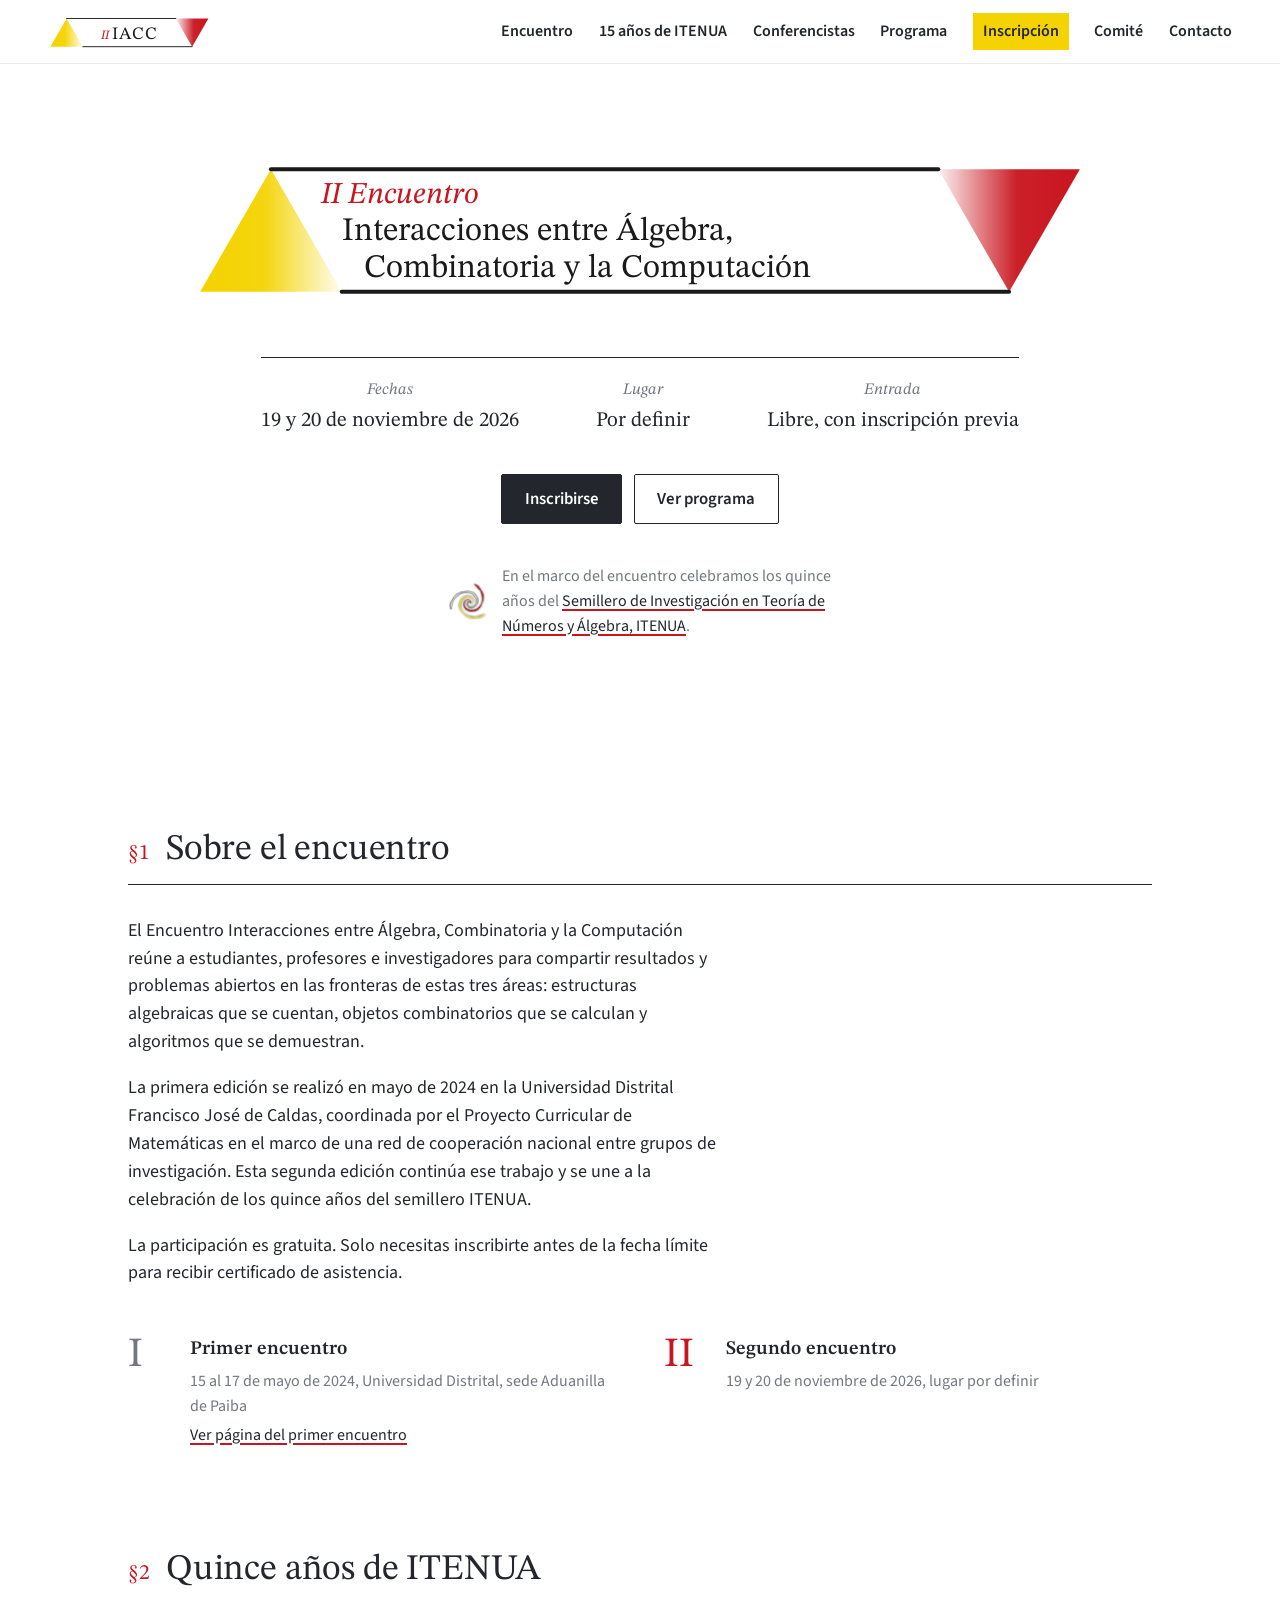
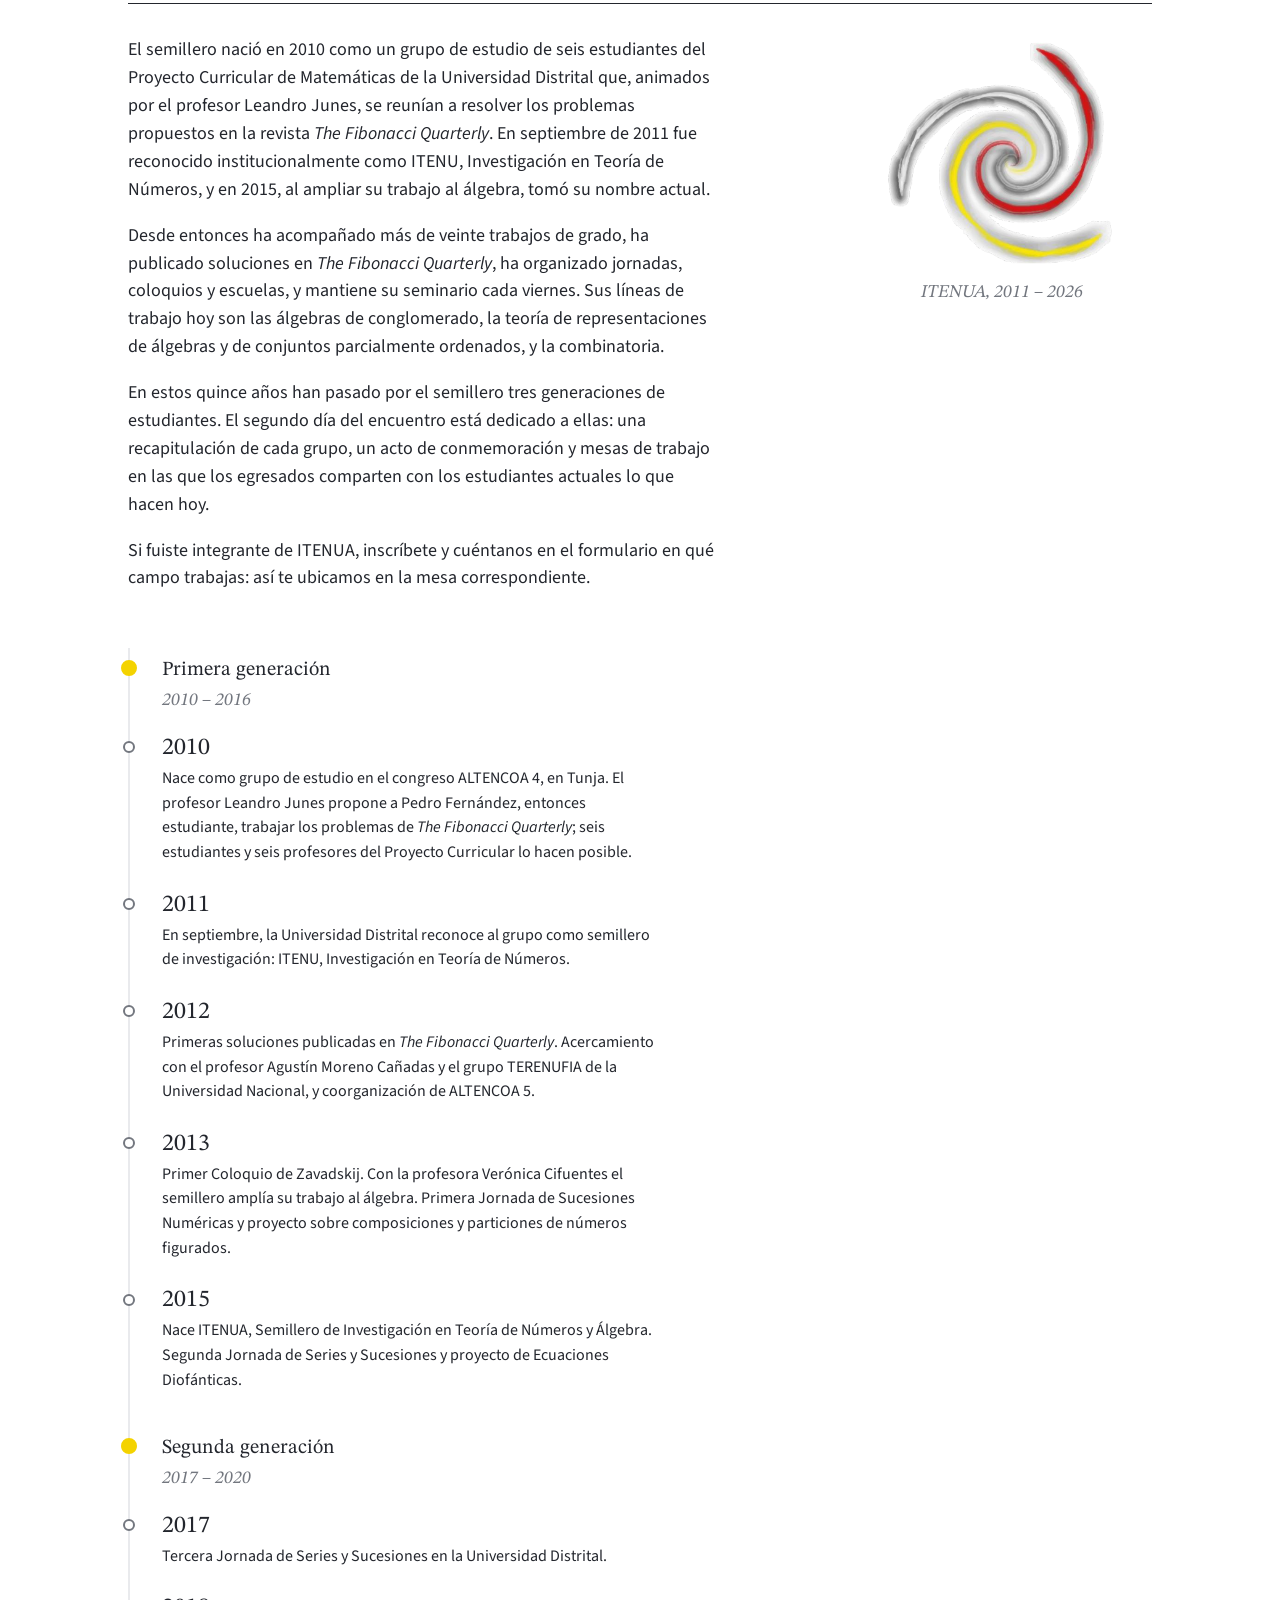
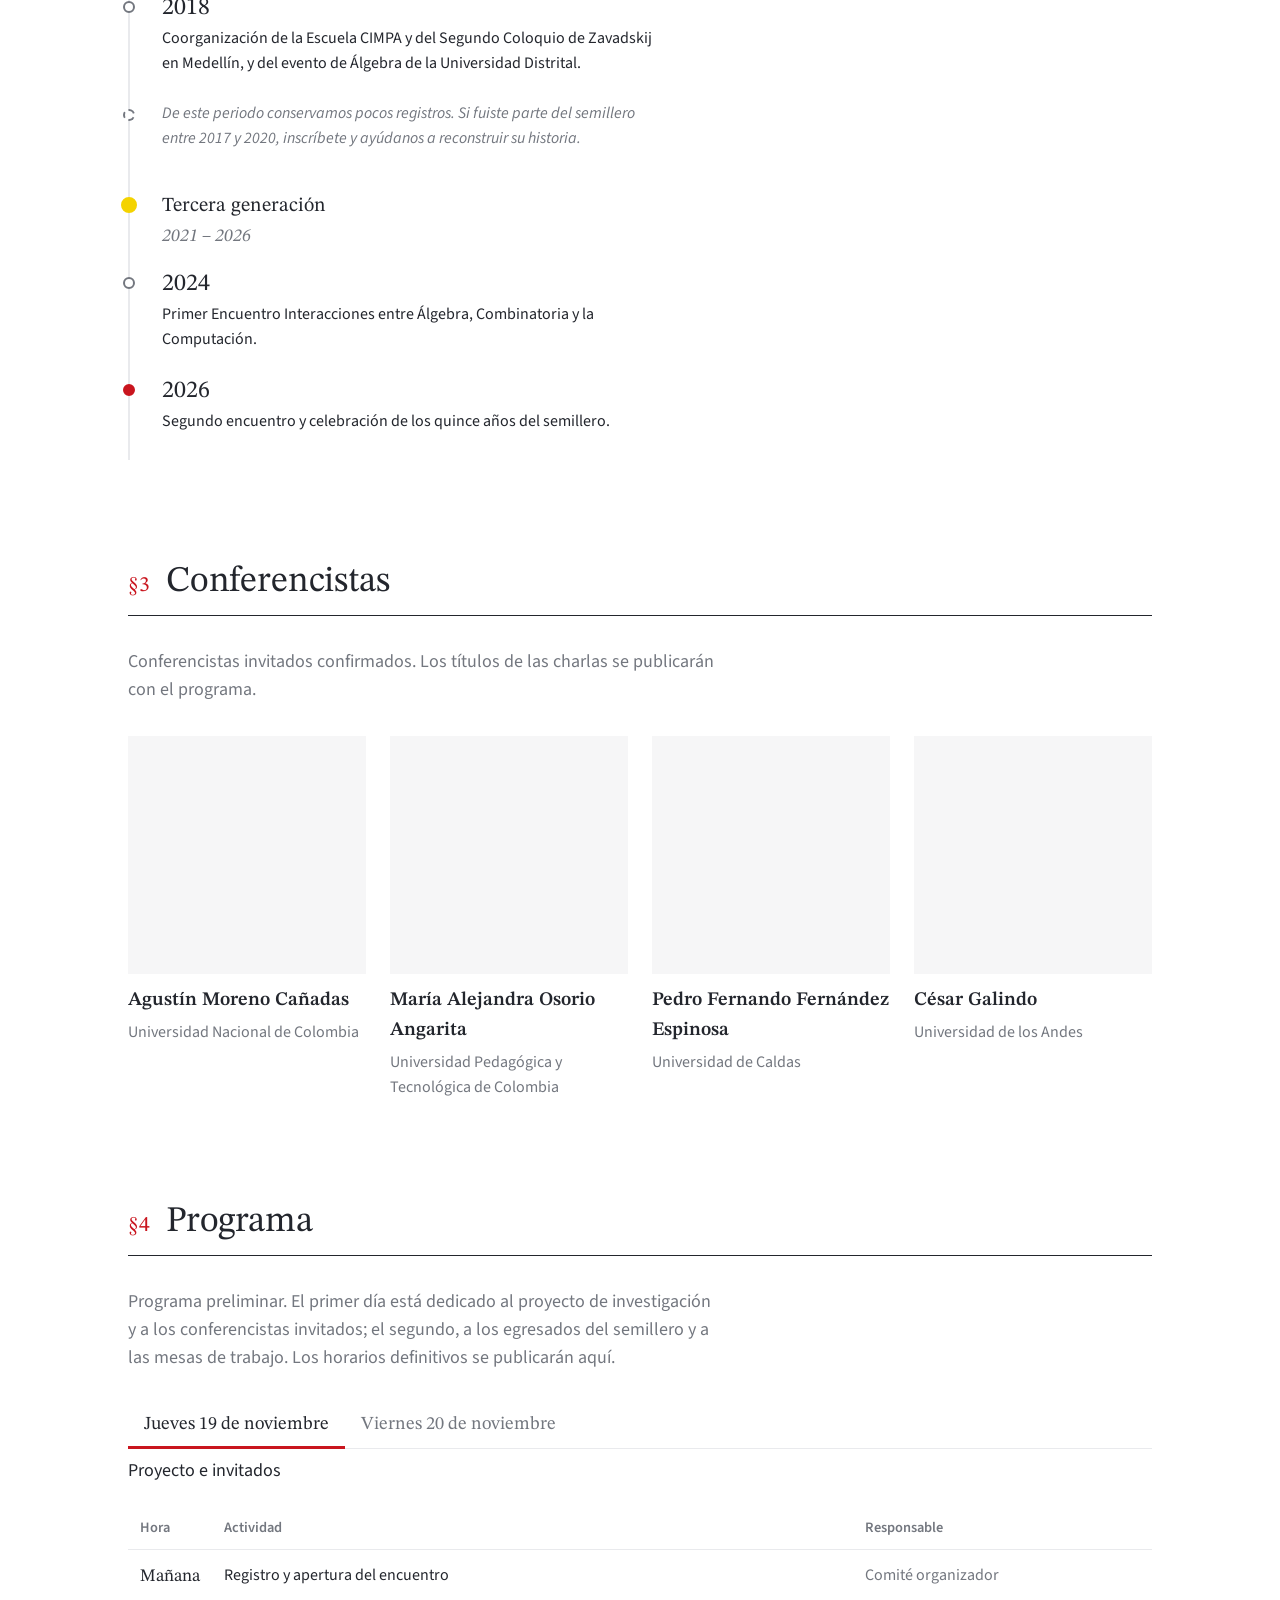
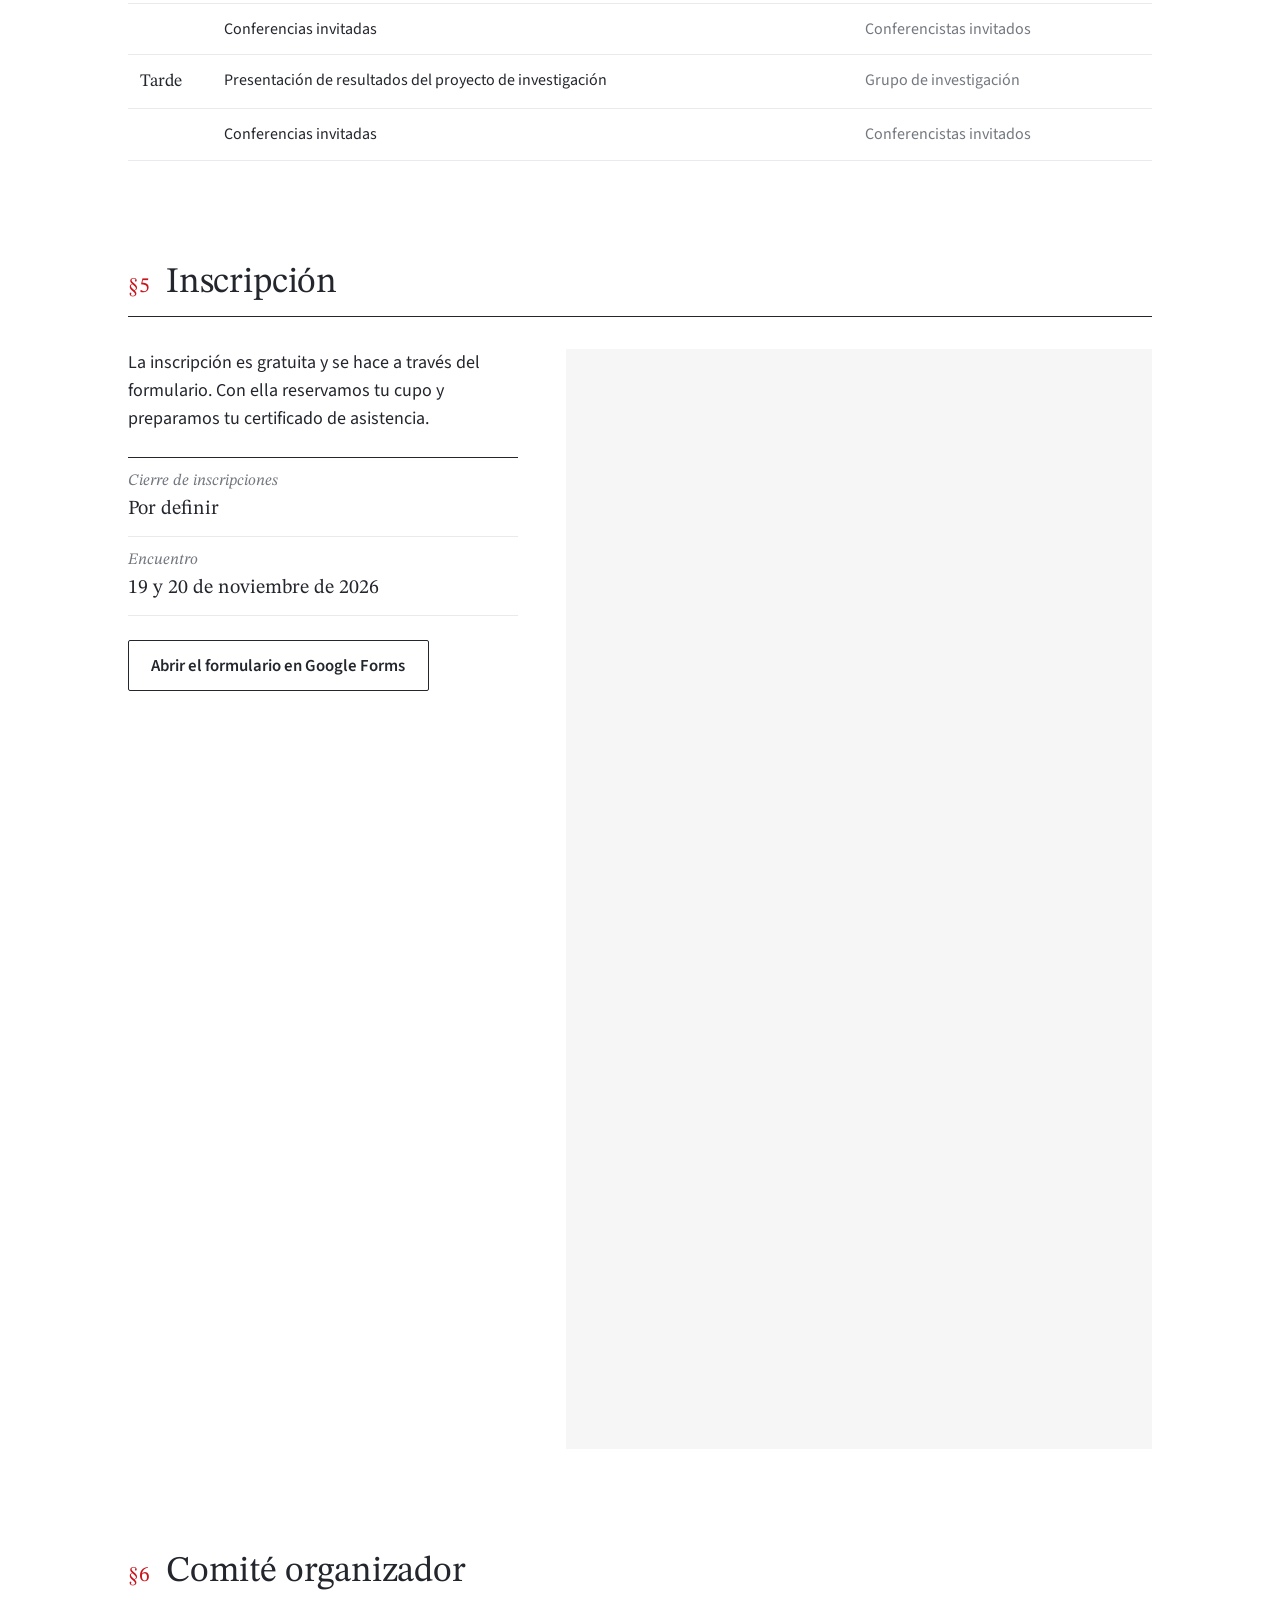
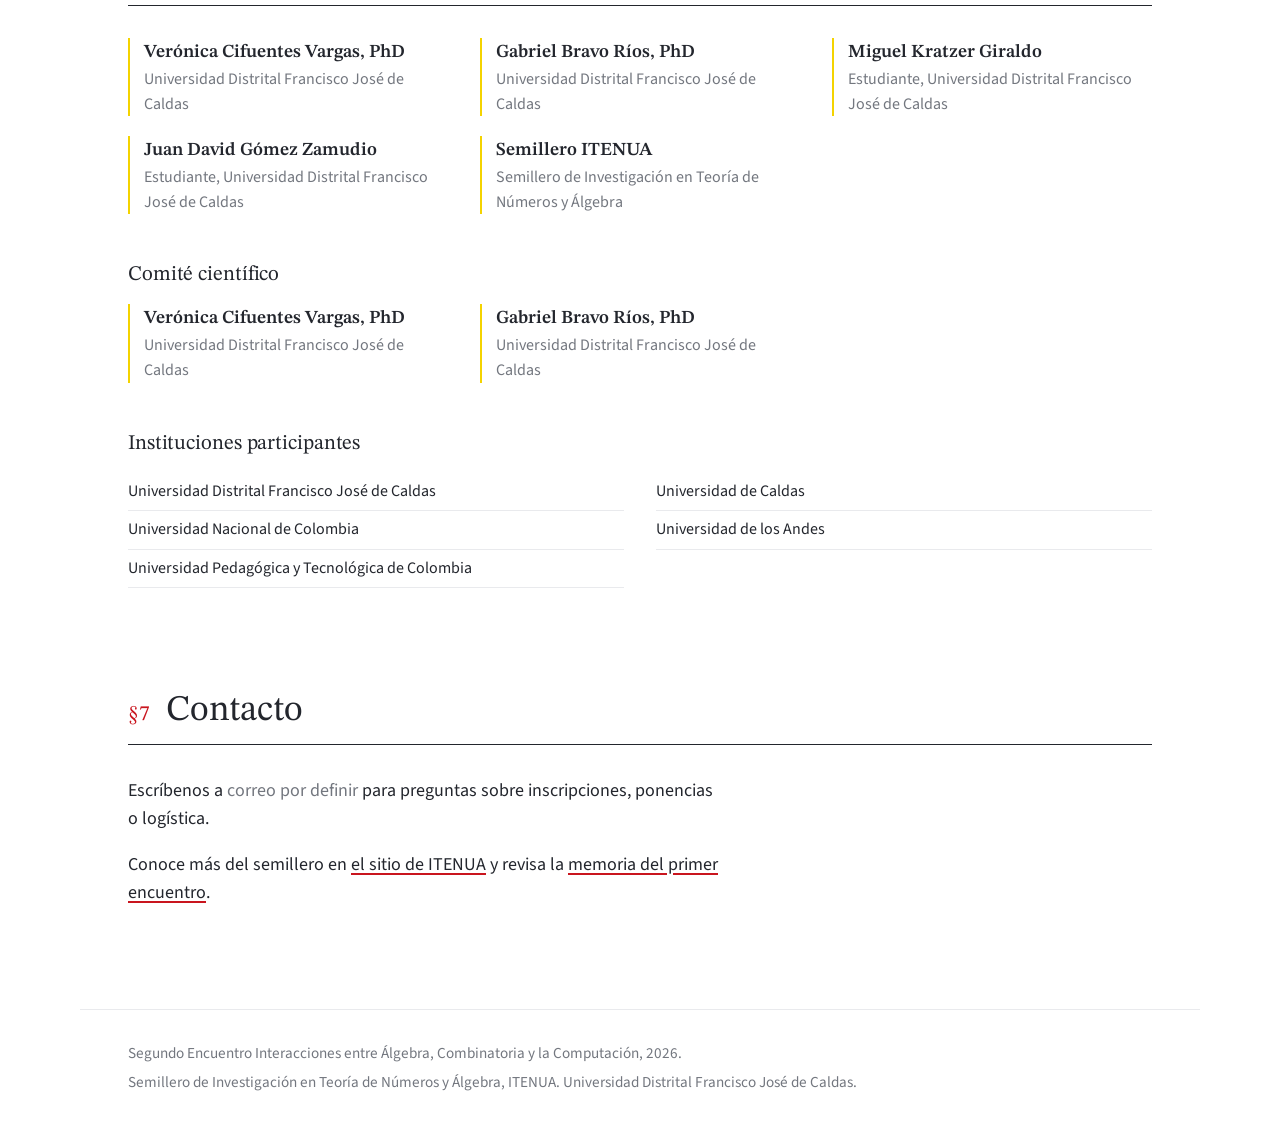
==== commit 089baf31: "Historia de ITENUA por generaciones, papel membreteado en LaTeX y escudo de la UD Co-Authored-By: Cl" ====
--- a/index.html
+++ b/index.html
@@ -120,17 +120,19 @@
     <div class="itenua-grid">
       <div class="prose">
         <p>
-          El Semillero de Investigación en Teoría de Números y Álgebra fue reconocido
-          como semillero de la Universidad Distrital Francisco José de Caldas el 27 de
-          septiembre de 2011. Desde entonces ha formado a estudiantes de Matemáticas en
-          la investigación: leer, conjeturar, demostrar y escribir.
-        </p>
-        <p>
-          Una de sus tradiciones es resolver los problemas propuestos en la revista
-          <em>The Fibonacci Quarterly</em>, y varias de esas soluciones han sido
-          publicadas. Sus integrantes han participado en eventos regionales y
-          nacionales, y el semillero trabaja en red con grupos de investigación de
-          otras universidades del país.
+          El semillero nació en 2010 como un grupo de estudio de seis estudiantes del
+          Proyecto Curricular de Matemáticas de la Universidad Distrital que, animados por
+          el profesor Leandro Junes, se reunían a resolver los problemas propuestos en la
+          revista <em>The Fibonacci Quarterly</em>. En septiembre de 2011 fue reconocido
+          institucionalmente como ITENU, Investigación en Teoría de Números, y en 2015,
+          al ampliar su trabajo al álgebra, tomó su nombre actual.
+        </p>
+        <p>
+          Desde entonces ha acompañado más de veinte trabajos de grado, ha publicado
+          soluciones en <em>The Fibonacci Quarterly</em>, ha organizado jornadas, coloquios
+          y escuelas, y mantiene su seminario cada viernes. Sus líneas de trabajo hoy son
+          las álgebras de conglomerado, la teoría de representaciones de álgebras y de
+          conjuntos parcialmente ordenados, y la combinatoria.
         </p>
         <p>
           En estos quince años han pasado por el semillero tres generaciones de estudiantes.
@@ -150,12 +152,44 @@
       </div>
     </div>
 
-    <!-- Línea de tiempo: agrega o edita hitos aquí -->
-    <ol class="timeline">
+    <!-- Línea de tiempo: cada <li> es un hito; los <li class="gen"> encabezan una generación -->
+    <ol class="history">
+      <li class="gen"><span>Primera generación</span><em>2010 – 2016</em></li>
+      <li>
+        <time>2010</time>
+        <p>Nace como grupo de estudio en el congreso ALTENCOA 4, en Tunja. El profesor Leandro Junes propone a Pedro Fernández, entonces estudiante, trabajar los problemas de <em>The Fibonacci Quarterly</em>; seis estudiantes y seis profesores del Proyecto Curricular lo hacen posible.</p>
+      </li>
       <li>
         <time>2011</time>
-        <p>Reconocimiento como semillero de investigación de la Universidad Distrital.</p>
-      </li>
+        <p>En septiembre, la Universidad Distrital reconoce al grupo como semillero de investigación: ITENU, Investigación en Teoría de Números.</p>
+      </li>
+      <li>
+        <time>2012</time>
+        <p>Primeras soluciones publicadas en <em>The Fibonacci Quarterly</em>. Acercamiento con el profesor Agustín Moreno Cañadas y el grupo TERENUFIA de la Universidad Nacional, y coorganización de ALTENCOA 5.</p>
+      </li>
+      <li>
+        <time>2013</time>
+        <p>Primer Coloquio de Zavadskij. Con la profesora Verónica Cifuentes el semillero amplía su trabajo al álgebra. Primera Jornada de Sucesiones Numéricas y proyecto sobre composiciones y particiones de números figurados.</p>
+      </li>
+      <li>
+        <time>2015</time>
+        <p>Nace ITENUA, Semillero de Investigación en Teoría de Números y Álgebra. Segunda Jornada de Series y Sucesiones y proyecto de Ecuaciones Diofánticas.</p>
+      </li>
+
+      <li class="gen"><span>Segunda generación</span><em>2017 – 2020</em></li>
+      <li>
+        <time>2017</time>
+        <p>Tercera Jornada de Series y Sucesiones en la Universidad Distrital.</p>
+      </li>
+      <li>
+        <time>2018</time>
+        <p>Coorganización de la Escuela CIMPA y del Segundo Coloquio de Zavadskij en Medellín, y del evento de Álgebra de la Universidad Distrital.</p>
+      </li>
+      <li class="gap">
+        <p>De este periodo conservamos pocos registros. Si fuiste parte del semillero entre 2017 y 2020, inscríbete y ayúdanos a reconstruir su historia.</p>
+      </li>
+
+      <li class="gen"><span>Tercera generación</span><em>2021 – 2026</em></li>
       <li>
         <time>2024</time>
         <p>Primer Encuentro Interacciones entre Álgebra, Combinatoria y la Computación.</p>
--- a/styles.css
+++ b/styles.css
@@ -335,3 +335,25 @@
 /* Enlaces sin destino todavía (se rellenan desde config.js) */
 a.is-disabled { color: var(--slate); text-decoration-style: dotted; pointer-events: none; }
 .btn.is-disabled { border-color: var(--mist); color: var(--slate); }
+
+/* Historia de ITENUA: línea de tiempo vertical por generaciones */
+.history {
+  list-style: none; padding: 0; margin: 3.5rem 0 0;
+  max-width: 760px;
+  border-left: 2px solid var(--mist);
+}
+.history li { position: relative; padding: 0 0 1.6rem 32px; }
+.history li::before {
+  content: ""; position: absolute; left: -7px; top: 0.45rem;
+  width: 12px; height: 12px; border-radius: 50%;
+  background: var(--paper); border: 2px solid var(--slate);
+}
+.history time { font-family: var(--serif); font-size: 1.5rem; line-height: 1.2; display: block; margin-bottom: 0.2rem; }
+.history p { margin: 0; font-size: 1rem; max-width: 62ch; }
+.history .current::before { background: var(--rojo); border-color: var(--rojo); }
+.history .gen { padding-top: 0.4rem; padding-bottom: 1.2rem; margin-top: 0.5rem; }
+.history .gen::before { left: -9px; top: 0.75rem; width: 16px; height: 16px; background: var(--amarillo); border-color: var(--amarillo); }
+.history .gen span { font-family: var(--serif); font-size: 1.25rem; display: block; }
+.history .gen em { font-style: italic; color: var(--slate); font-family: var(--serif); }
+.history .gap::before { border-style: dashed; }
+.history .gap p { color: var(--slate); font-style: italic; }
